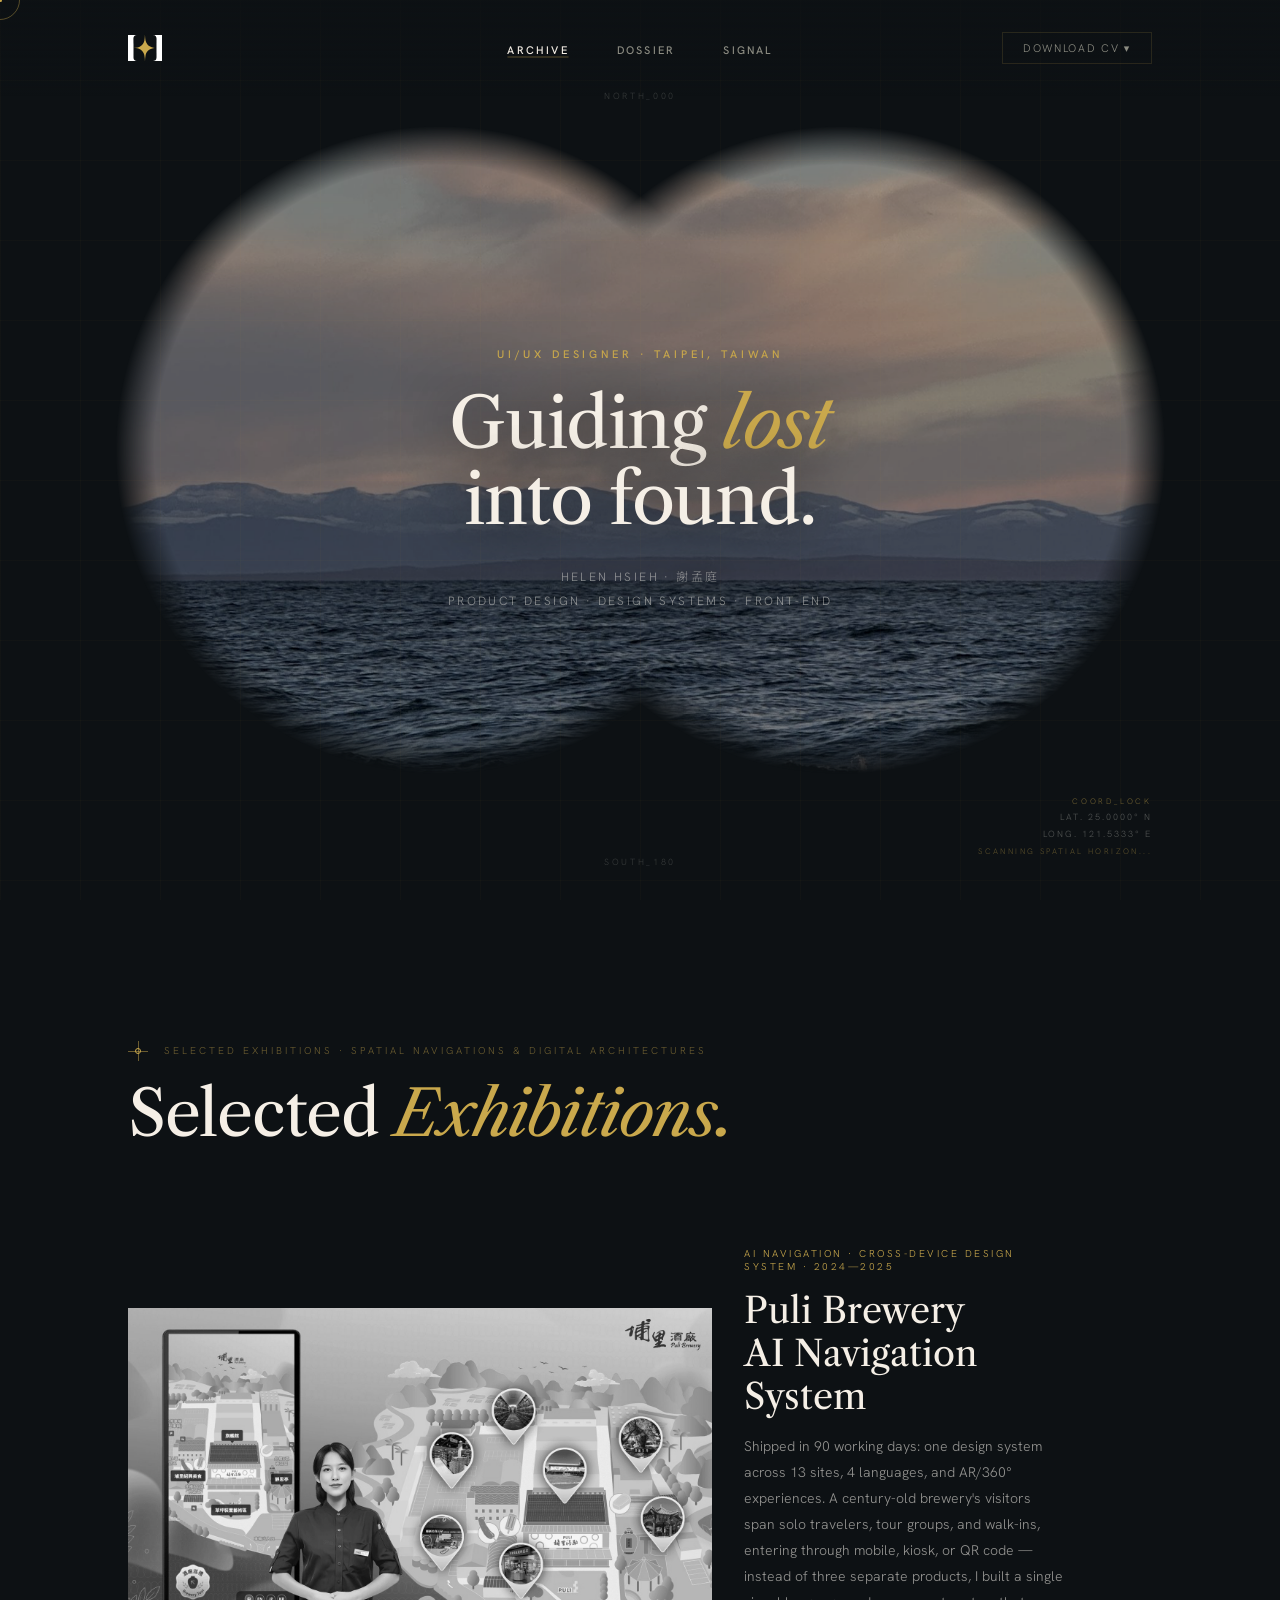
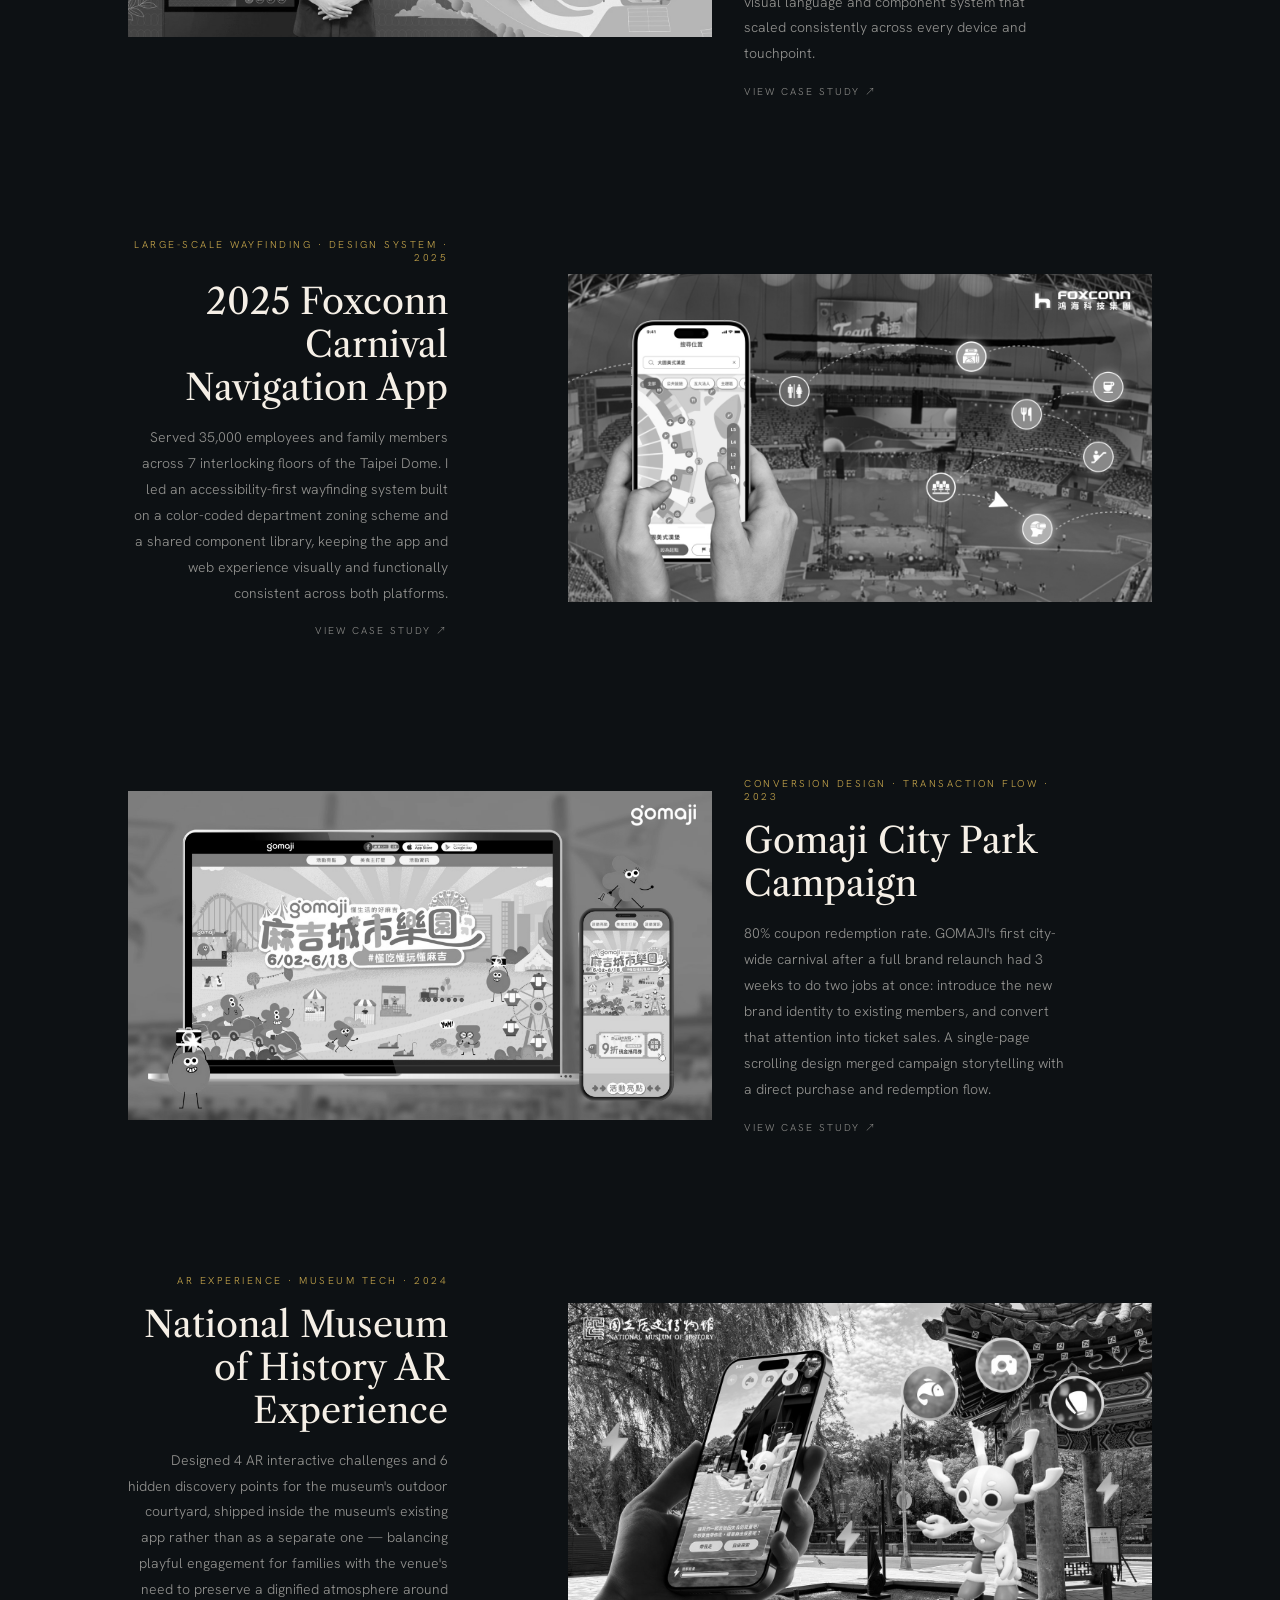
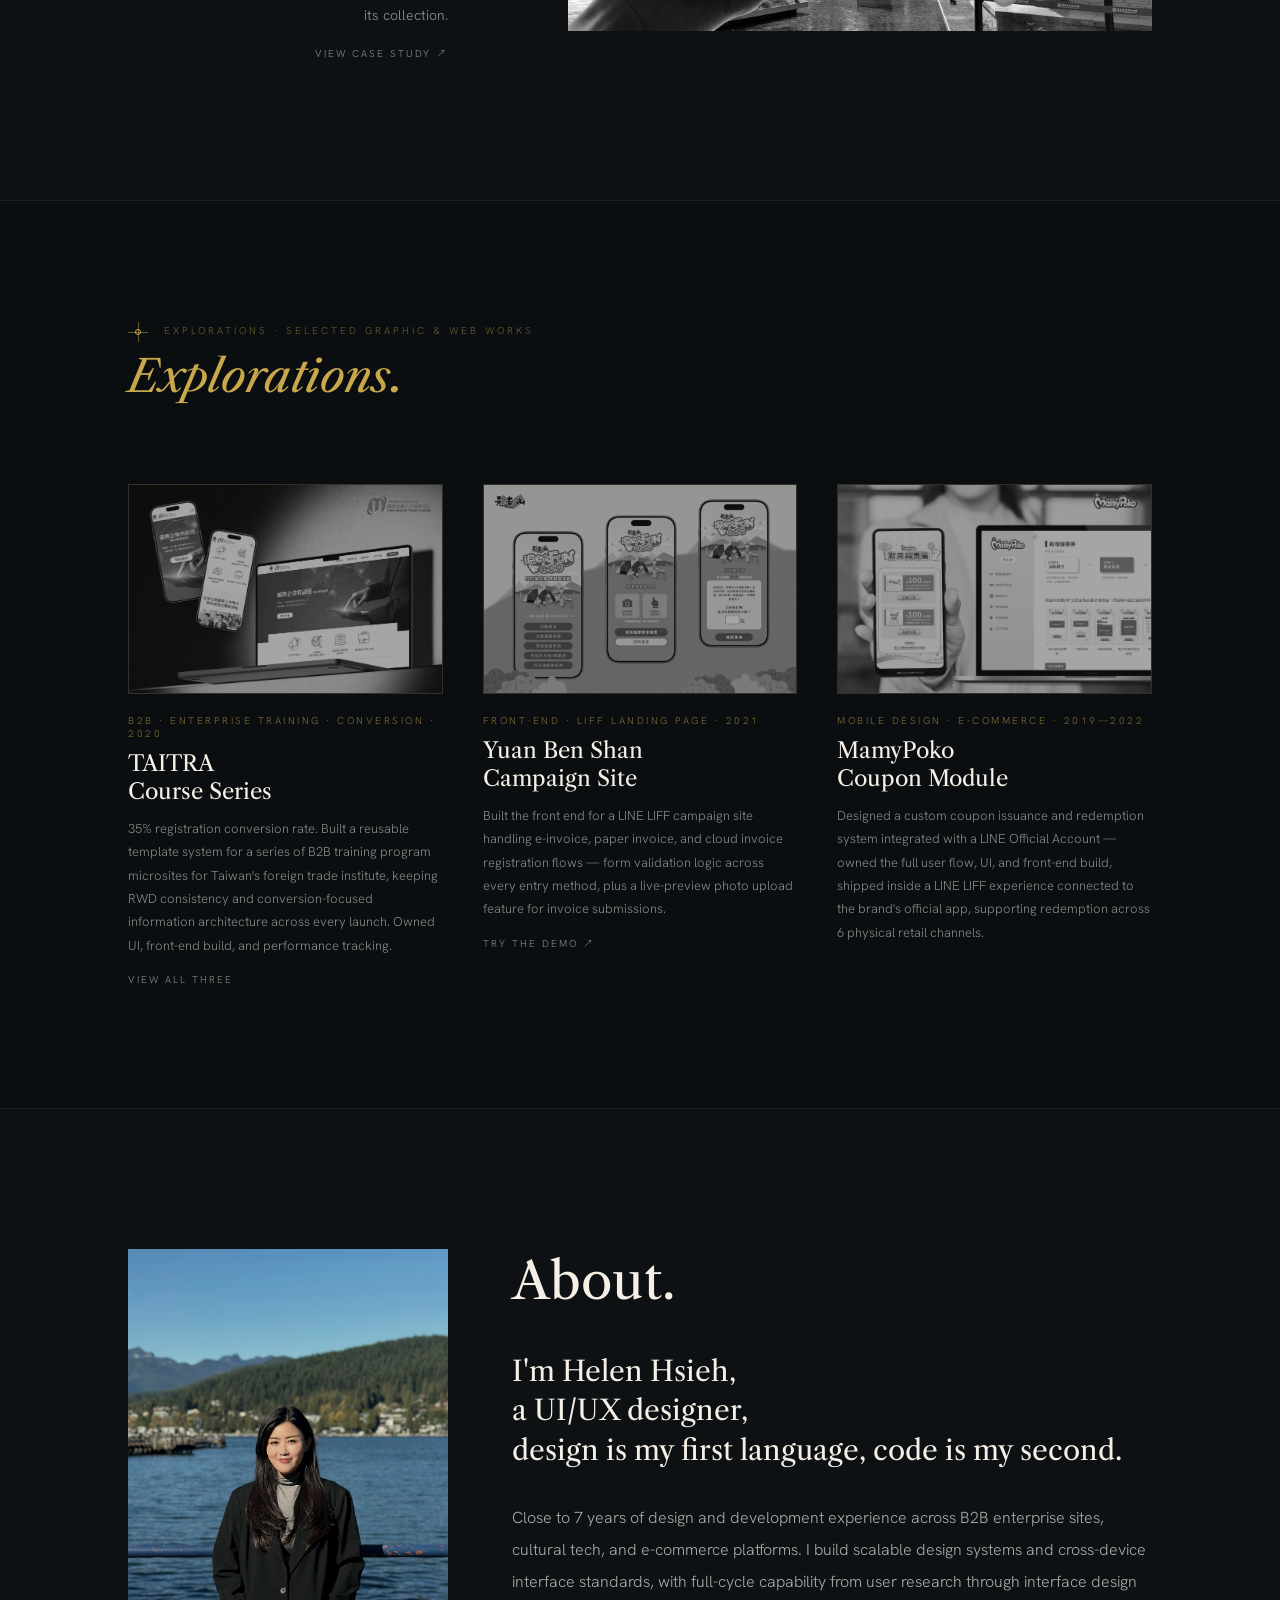
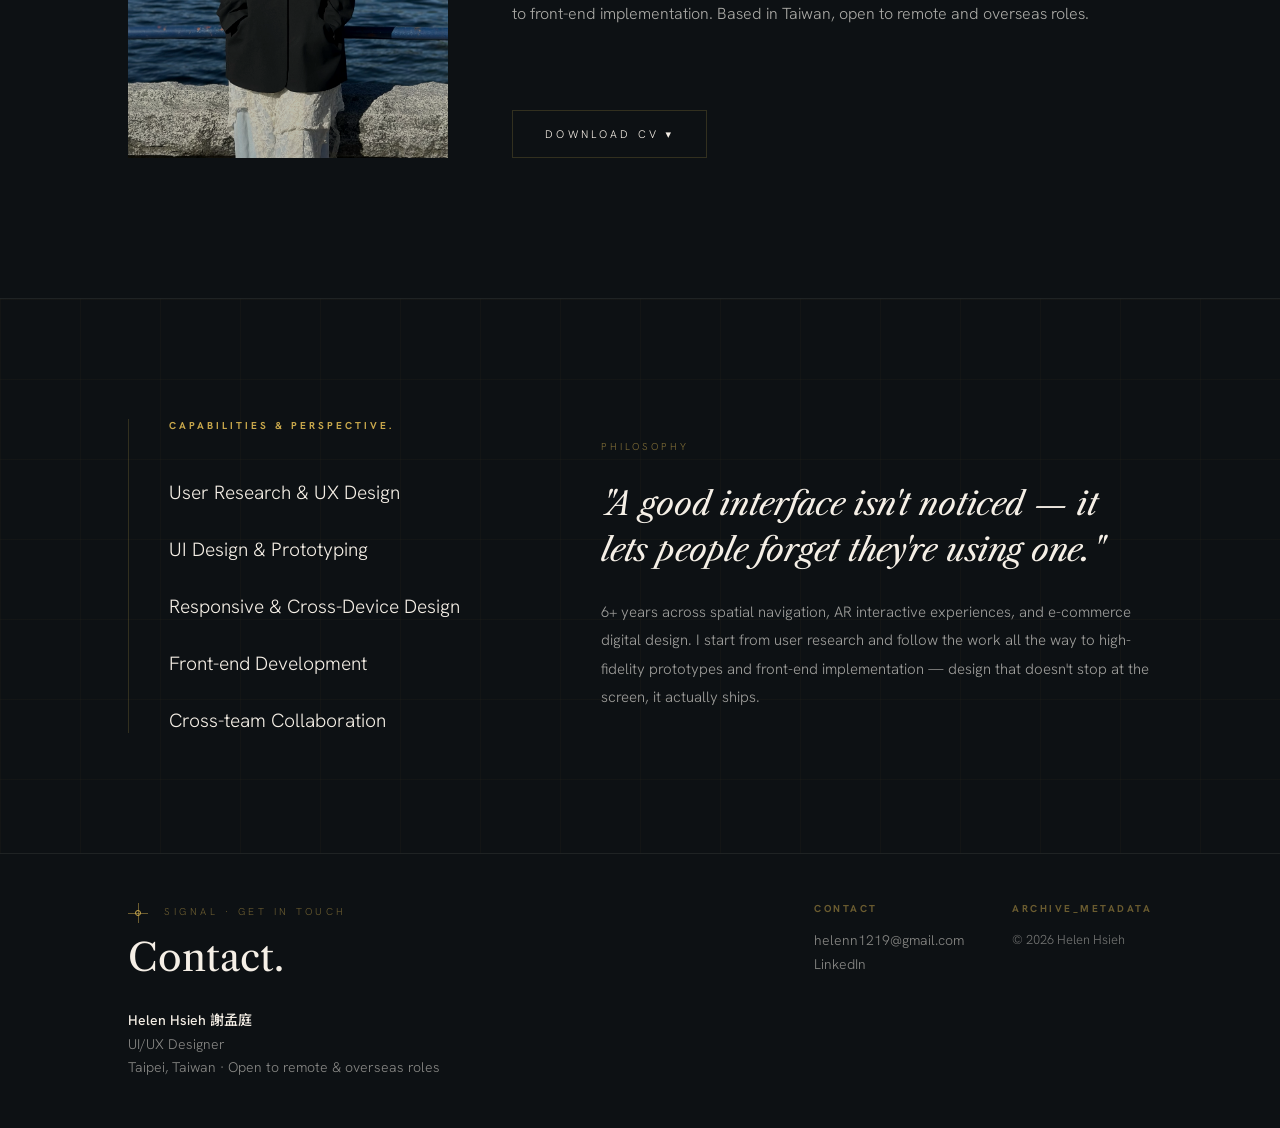
==== index.html @ 7f65d11d "Initial English portfolio site English translation of helen_website, tailored for international appl" ====
<!DOCTYPE html>
<html lang="en">
<head>
<meta charset="UTF-8">
<meta name="viewport" content="width=device-width, initial-scale=1.0">
<title>Helen Hsieh | UI/UX Designer</title>
<meta name="description" content="Helen Hsieh (謝孟庭), UI/UX Designer. Led design across cultural tech, large-scale enterprise events, and e-commerce platforms — full-cycle capability from user research through interface design to front-end implementation.">
<meta property="og:title" content="Helen Hsieh | UI/UX Designer">
<meta property="og:description" content="Helen Hsieh (謝孟庭), UI/UX Designer. Led design across cultural tech, large-scale enterprise events, and e-commerce platforms.">
<meta property="og:image" content="https://helenn1219.github.io/helen_website/img/site-thumbnail.jpg">
<meta property="og:type" content="website">
<link rel="icon" type="image/svg+xml" href="img/favicon.svg">
<link rel="stylesheet" href="css/style.css">
<link rel="preconnect" href="https://fonts.googleapis.com">
<link href="https://fonts.googleapis.com/css2?family=Libre+Caslon+Text:ital,wght@0,400;0,700;1,400&family=Hanken+Grotesk:wght@100;200;300;400;500;600&family=Noto+Serif+TC:wght@400;500;700&family=Noto+Sans+TC:wght@300;400;500&display=swap" rel="stylesheet">
<style>
</style>
</head>
<body>

<!-- Custom Cursor -->
<div class="cursor" id="cursor"></div>

<!-- NAV -->
<nav id="mainNav">
  <a href="index.html" class="nav-logo"><img src="img/logo.svg" alt="Helen Hsieh"></a>
  <ul class="nav-links">
    <li><a href="#works" class="active">ARCHIVE</a></li>
    <li><a href="#about">DOSSIER</a></li>
    <li><a href="#contact">SIGNAL</a></li>
  </ul>
  <details class="nav-cv-dropdown">
    <summary class="nav-cv">Download CV ▾</summary>
    <div class="nav-cv-menu">
      <a href="cv/Helen-Hsieh-CV-EN.pdf" target="_blank" rel="noopener">English CV</a>
      <a href="cv/Helen-Hsieh-CV.pdf" target="_blank" rel="noopener">Chinese CV</a>
    </div>
  </details>
  <button class="nav-toggle" id="navToggle" aria-label="Open navigation menu" aria-expanded="false" aria-controls="mobileMenu">
    <span></span><span></span>
  </button>
</nav>

<!-- MOBILE MENU -->
<div class="mobile-menu" id="mobileMenu">
  <ul class="mobile-menu-links">
    <li><a href="#works">ARCHIVE</a></li>
    <li><a href="#about">DOSSIER</a></li>
    <li><a href="#contact">SIGNAL</a></li>
  </ul>
  <div class="mobile-menu-cv">
    <p class="mobile-menu-cv-label">Download CV</p>
    <a href="cv/Helen-Hsieh-CV-EN.pdf" target="_blank" rel="noopener">English CV ↗</a>
    <a href="cv/Helen-Hsieh-CV.pdf" target="_blank" rel="noopener">Chinese CV ↗</a>
  </div>
</div>

<!-- ══ HERO ══ -->
<section class="hero" id="hero">

  <svg width="0" height="0" style="position:absolute;pointer-events:none;">
    <defs>
      <clipPath id="binoClip" clipPathUnits="userSpaceOnUse">
        <circle id="clipL" cx="0" cy="0" r="0"/>
        <circle id="clipR" cx="0" cy="0" r="0"/>
      </clipPath>
    </defs>
  </svg>

  <div class="hero-bg" id="heroBg"></div>

  <div class="hero-grid"></div>

  <div class="hero-content">
    <span class="hero-eyebrow">UI/UX Designer · Taipei, Taiwan</span>
    <h1 class="hero-title">
      Guiding <em>lost</em><br>
      into found.
    </h1>
    <div class="hero-sub">
      Helen Hsieh · 謝孟庭<br>
        Product Design · Design Systems · Front-End
    </div>
  </div>

  <div class="coord-info">
    <div class="coord-gold">COORD_LOCK</div>
    LAT. 25.0000° N<br>
    LONG. 121.5333° E<br>
    <span class="signal-pulse" style="color:var(--gold);opacity:.4;font-size:8px;letter-spacing:.3em;">SCANNING SPATIAL HORIZON...</span>
  </div>
  <div class="compass-n">NORTH_000</div>
  <div class="compass-s">SOUTH_180</div>
</section>

<!-- ══ SELECTED WORKS ══ -->
<section id="works">
  <div class="works-header reveal">
    <div class="section-eyebrow">
      <div class="cross"><div class="cross-dot"></div></div>
      <span class="eyebrow-label">Selected Exhibitions · Spatial Navigations &amp; Digital Architectures</span>
    </div>
    <h2>Selected <em>Exhibitions.</em></h2>
  </div>

  <!-- 01 Puli Brewery -->
  <a href="works/puli.html" class="project-row reveal">
    <div class="project-img">
      <div class="project-img-overlay"></div>
      <div class="project-img-cross">
        <div class="cross"><div class="cross-dot"></div></div>
      </div>
      <img src="img/puli.jpg" alt="Puli Brewery AI Navigation System case study image" loading="lazy">
    </div>
    <div class="project-info">
      <span class="project-tag">AI NAVIGATION · CROSS-DEVICE DESIGN SYSTEM · 2024—2025</span>
      <div>
        <h3 class="project-title">Puli Brewery<br>AI Navigation System</h3>
      </div>
      <p class="project-desc">Shipped in 90 working days: one design system across 13 sites, 4 languages, and AR/360° experiences. A century-old brewery's visitors span solo travelers, tour groups, and walk-ins, entering through mobile, kiosk, or QR code — instead of three separate products, I built a single visual language and component system that scaled consistently across every device and touchpoint.</p>
      <span class="project-view">VIEW CASE STUDY ↗</span>
    </div>
  </a>

  <!-- 02 Foxconn Carnival -->
  <a href="works/foxconn.html" class="project-row reveal">
    <div class="project-info right">
      <span class="project-tag">LARGE-SCALE WAYFINDING · DESIGN SYSTEM · 2025</span>
      <div>
        <h3 class="project-title">2025 Foxconn Carnival<br>Navigation App</h3>
      </div>
      <p class="project-desc">Served 35,000 employees and family members across 7 interlocking floors of the Taipei Dome. I led an accessibility-first wayfinding system built on a color-coded department zoning scheme and a shared component library, keeping the app and web experience visually and functionally consistent across both platforms.</p>
      <span class="project-view">VIEW CASE STUDY ↗</span>
    </div>
    <div class="project-img right-img">
      <div class="project-img-overlay"></div>
      <div class="project-img-cross">
        <div class="cross"><div class="cross-dot"></div></div>
      </div>
      <img src="img/foxconn.jpg" alt="Foxconn Carnival navigation system case study image" loading="lazy">
    </div>
  </a>

  <!-- 03 Gomaji City Park -->
  <a href="works/gomaji.html" class="project-row reveal">
    <div class="project-img">
      <div class="project-img-overlay"></div>
      <div class="project-img-cross">
        <div class="cross"><div class="cross-dot"></div></div>
      </div>
      <img src="img/gomaji.jpg" alt="Gomaji City Park campaign case study image" loading="lazy">
    </div>
    <div class="project-info">
      <span class="project-tag">CONVERSION DESIGN · TRANSACTION FLOW · 2023</span>
      <div>
        <h3 class="project-title">Gomaji City Park<br>Campaign</h3>
      </div>
      <p class="project-desc">80% coupon redemption rate. GOMAJI's first city-wide carnival after a full brand relaunch had 3 weeks to do two jobs at once: introduce the new brand identity to existing members, and convert that attention into ticket sales. A single-page scrolling design merged campaign storytelling with a direct purchase and redemption flow.</p>
      <span class="project-view">VIEW CASE STUDY ↗</span>
    </div>
  </a>

  <!-- 04 National Museum of History -->
  <a href="works/museum.html" class="project-row reveal">
    <div class="project-info right">
      <span class="project-tag">AR EXPERIENCE · MUSEUM TECH · 2024</span>
      <div>
        <h3 class="project-title">National Museum<br>of History AR Experience</h3>
      </div>
      <p class="project-desc">Designed 4 AR interactive challenges and 6 hidden discovery points for the museum's outdoor courtyard, shipped inside the museum's existing app rather than as a separate one — balancing playful engagement for families with the venue's need to preserve a dignified atmosphere around its collection.</p>
      <span class="project-view">VIEW CASE STUDY ↗</span>
    </div>
    <div class="project-img right-img">
      <div class="project-img-overlay"></div>
      <div class="project-img-cross">
        <div class="cross"><div class="cross-dot"></div></div>
      </div>
      <img src="img/museum.jpg" alt="National Museum of History AR experience case study image" loading="lazy">
    </div>
  </a>
</section>

<!-- ══ EXPLORATIONS ══ -->
<section id="explorations">
  <div class="exp-header reveal">
    <div class="section-eyebrow">
      <div class="cross"><div class="cross-dot"></div></div>
      <span class="eyebrow-label">Explorations · Selected Graphic &amp; Web Works</span>
    </div>
    <h2><em>Explorations.</em></h2>
  </div>
  <div class="exp-grid">
    <div class="exp-card reveal">
      <div class="exp-card-img">
        <img src="img/taitra.jpg" alt="TAITRA course series website image" loading="lazy">
      </div>
      <div class="exp-card-body">
        <span class="exp-card-tag">B2B · ENTERPRISE TRAINING · CONVERSION · 2020</span>
        <div>
          <h3 class="exp-card-title">TAITRA<br>Course Series</h3>
        </div>
        <p class="exp-card-desc">35% registration conversion rate. Built a reusable template system for a series of B2B training program microsites for Taiwan's foreign trade institute, keeping RWD consistency and conversion-focused information architecture across every launch. Owned UI, front-end build, and performance tracking.</p>
        <details class="exp-card-expand">
          <summary class="exp-card-link">VIEW ALL THREE</summary>
          <ul class="exp-card-sublinks">
            <li><a href="https://bot-event.accunix.net/web/taitra/taitra46/index.html?utm_source=FB&amp;utm_medium=ITI&amp;utm_campaign=SpecialTraining%281%29&amp;fbclid=IwAR3s2_m7FhDobei5NNGT-gFlXxBxPj3WGEL6C8vE6EGRPTx7qcwv2PDeggY" target="_blank" rel="noopener">International Corporate Intensive Program ↗</a></li>
            <li><a href="https://bot-event.accunix.net/web/taitra/taitra35/index2.html?utm_source=FB&amp;utm_medium=ITI&amp;utm_campaign=Inservice1&amp;fbclid=IwAR1vFfYyOOjNbGSHswpMLvSeOVNh8HV6Iw-2G3m9yjp5uxlykB7s-Fod0R8" target="_blank" rel="noopener">International Corporate In-Service Program ↗</a></li>
            <li><a href="https://bot-event.accunix.net/web/taitra/southbound_2020/index.html" target="_blank" rel="noopener">2020 New Southbound Talent Program ↗</a></li>
          </ul>
        </details>
      </div>
    </div>
    <a class="exp-card reveal" href="demo/yuanbenshan-viewer.html">
      <div class="exp-card-img">
        <img src="img/yuanbenshan-mockup.jpg" alt="Yuan Ben Shan campaign site image" loading="lazy">
      </div>
      <div class="exp-card-body">
        <span class="exp-card-tag">FRONT-END · LIFF LANDING PAGE · 2021</span>
        <div>
          <h3 class="exp-card-title">Yuan Ben Shan<br>Campaign Site</h3>
        </div>
        <p class="exp-card-desc">Built the front end for a LINE LIFF campaign site handling e-invoice, paper invoice, and cloud invoice registration flows — form validation logic across every entry method, plus a live-preview photo upload feature for invoice submissions.</p>
        <span class="exp-card-link">TRY THE DEMO ↗</span>
      </div>
    </a>
    <div class="exp-card exp-card-static reveal">
      <div class="exp-card-img">
        <img src="img/mamypoko.jpg" alt="MamyPoko coupon module image" loading="lazy">
      </div>
      <div class="exp-card-body">
        <span class="exp-card-tag">MOBILE DESIGN · E-COMMERCE · 2019—2022</span>
        <div>
          <h3 class="exp-card-title">MamyPoko<br>Coupon Module</h3>
        </div>
        <p class="exp-card-desc">Designed a custom coupon issuance and redemption system integrated with a LINE Official Account — owned the full user flow, UI, and front-end build, shipped inside a LINE LIFF experience connected to the brand's official app, supporting redemption across 6 physical retail channels.</p>
      </div>
    </div>
  </div>
</section>

<!-- ══ ABOUT ══ -->
<section id="about">
  <div class="about-grid">
    <div class="about-photo-col reveal">
      <div class="about-portrait">
        <img src="img/portrait.jpg" alt="Portrait of Helen Hsieh" loading="lazy">
      </div>

    </div>
    <div class="about-content reveal">
      <h2>About.</h2>
      <p class="about-intro">I'm Helen Hsieh,
a UI/UX designer,
design is my first language, code is my second.</p>
      <p class="about-body">Close to 7 years of design and development experience across B2B enterprise sites, cultural tech, and e-commerce platforms. I build scalable design systems and cross-device interface standards, with full-cycle capability from user research through interface design to front-end implementation. Based in Taiwan, open to remote and overseas roles.</p>
      <details class="about-cta">
        <summary class="about-cta-trigger">DOWNLOAD CV ▾</summary>
        <div class="about-cta-menu">
          <a href="cv/Helen-Hsieh-CV-EN.pdf" target="_blank" rel="noopener">English CV ↗</a>
          <a href="cv/Helen-Hsieh-CV.pdf" target="_blank" rel="noopener">Chinese CV ↗</a>
        </div>
      </details>
    </div>
  </div>
</section>

<!-- ══ CAPABILITIES ══ -->
<section id="capabilities">
  <div class="cap-grid-bg"></div>
  <div class="cap-inner reveal">
    <div class="cap-left">
      <h3>Capabilities &amp; Perspective.</h3>
      <div class="cap-list">
        <div><p class="cap-item-zh">User Research &amp; UX Design</p></div>
        <div><p class="cap-item-zh">UI Design &amp; Prototyping</p></div>
        <div><p class="cap-item-zh">Responsive &amp; Cross-Device Design</p></div>
        <div><p class="cap-item-zh">Front-end Development</p></div>
        <div><p class="cap-item-zh">Cross-team Collaboration</p></div>
      </div>
    </div>
    <div class="cap-right">
      <p class="cap-label">PHILOSOPHY</p>
      <blockquote class="cap-quote">"A good interface isn't noticed — it lets people forget they're using one."</blockquote>
      <p class="cap-philosophy">6+ years across spatial navigation, AR interactive experiences, and e-commerce digital design. I start from user research and follow the work all the way to high-fidelity prototypes and front-end implementation — design that doesn't stop at the screen, it actually ships.</p>
    </div>
  </div>
</section>

<!-- ══ FOOTER ══ -->
<footer id="contact">
  <div class="footer-left">
    <div class="section-eyebrow" style="margin-bottom:12px;">
      <div class="cross"><div class="cross-dot"></div></div>
      <span class="footer-label" style="margin-bottom:0;">Signal · Get In Touch</span>
    </div>
    <h2 class="footer-left h2" style="font-family:var(--serif);font-size:clamp(28px,3vw,44px);font-weight:400;margin-bottom:28px;">Contact.</h2>
    <div class="footer-info">
      <p class="name">Helen Hsieh 謝孟庭</p>
      <p>UI/UX Designer</p>
      <p>Taipei, Taiwan · Open to remote &amp; overseas roles</p>
    </div>
  </div>
  <div class="footer-links">
    <div class="footer-col">
      <h4>Contact</h4>
      <a href="mailto:helenn1219@gmail.com">helenn1219@gmail.com</a>
      <a href="https://www.linkedin.com/in/helenhsieh1219" target="_blank">LinkedIn</a>
    </div>
    <div class="footer-col">
      <h4>Archive_Metadata</h4>
      <p>© 2026 Helen Hsieh</p>
    </div>
  </div>
</footer>

<script>
// ══ Cursor ══
const cursor = document.getElementById('cursor');
document.addEventListener('mousemove', e => {
  cursor.style.left = e.clientX + 'px';
  cursor.style.top  = e.clientY + 'px';
});
document.querySelectorAll('a,button,summary').forEach(el => {
  el.addEventListener('mouseenter', () => cursor.classList.add('big'));
  el.addEventListener('mouseleave', () => cursor.classList.remove('big'));
});

// ══ Binocular double-circle mask (SVG clipPath + mask-image) ══
const heroBg = document.getElementById('heroBg');
const hero   = document.getElementById('hero');
const clipL  = document.getElementById('clipL');
const clipR  = document.getElementById('clipR');

function applyBinoMask(dx=0, dy=0) {
  const W = window.innerWidth;
  const H = window.innerHeight;

  const isMobile = W <= 768;
  const r = Math.min(W, H) * (isMobile ? 0.46 : 0.36);
  const gap = r * (isMobile ? 0.46 : 0.62);

  const originX = -0.08 * W;
  const originY = -0.08 * H;

  const cx1 = (W / 2 - gap - dx) - originX;
  const cy1 = (H / 2 - dy) - originY;
  const cx2 = (W / 2 + gap - dx) - originX;
  const cy2 = (H / 2 - dy) - originY;

  clipL.setAttribute('cx', cx1); clipL.setAttribute('cy', cy1); clipL.setAttribute('r', r);
  clipR.setAttribute('cx', cx2); clipR.setAttribute('cy', cy2); clipR.setAttribute('r', r);
  heroBg.style.clipPath = 'url(#binoClip)';
  heroBg.style.webkitClipPath = 'url(#binoClip)';

  const soft = r * 0.12;
  const rOuter = r;
  const rInner = r - soft;
  const g1 = `radial-gradient(circle ${rOuter}px at ${cx1}px ${cy1}px, black 0%, black ${(rInner/rOuter*100).toFixed(1)}%, transparent 100%)`;
  const g2 = `radial-gradient(circle ${rOuter}px at ${cx2}px ${cy2}px, black 0%, black ${(rInner/rOuter*100).toFixed(1)}%, transparent 100%)`;
  const maskVal = `${g1}, ${g2}`;
  heroBg.style.webkitMaskImage = maskVal;
  heroBg.style.maskImage = maskVal;
  heroBg.style.webkitMaskComposite = 'source-over';
  heroBg.style.maskComposite = 'add';
}

applyBinoMask();
window.addEventListener('resize', () => applyBinoMask());

// ══ Parallax ══
document.addEventListener('mousemove', e => {
  const heroRect = hero.getBoundingClientRect();
  if (e.clientY < heroRect.bottom) {
    const dx = (e.clientX / window.innerWidth  - 0.5) * 12;
    const dy = (e.clientY / window.innerHeight - 0.5) * 8;
    heroBg.style.transform = `translate(${dx}px, ${dy}px) scale(1.06)`;
    applyBinoMask(dx, dy);
  }
});

// ══ Mobile nav menu ══
const navToggle  = document.getElementById('navToggle');
const mobileMenu = document.getElementById('mobileMenu');
function closeMobileMenu() {
  mobileMenu.classList.remove('open');
  navToggle.setAttribute('aria-expanded', 'false');
  document.body.style.overflow = '';
}
navToggle.addEventListener('click', () => {
  const isOpen = mobileMenu.classList.toggle('open');
  navToggle.setAttribute('aria-expanded', String(isOpen));
  document.body.style.overflow = isOpen ? 'hidden' : '';
});
mobileMenu.querySelectorAll('a').forEach(a => a.addEventListener('click', closeMobileMenu));
window.addEventListener('keydown', e => { if (e.key === 'Escape') closeMobileMenu(); });

// ══ Nav hide on scroll ══
const navEl       = document.getElementById('mainNav');
const heroContent = document.querySelector('.hero-content');
window.addEventListener('scroll', () => {
  if (window.innerWidth <= 768) { navEl.classList.remove('hidden'); return; }
  const navBottom  = navEl.getBoundingClientRect().bottom;
  const contentTop = heroContent ? heroContent.getBoundingClientRect().top : 9999;
  const scrollY    = window.scrollY;
  const heroH      = hero.offsetHeight;
  if (contentTop < navBottom + 100 && scrollY < heroH - 80) {
    navEl.classList.add('hidden');
  } else {
    navEl.classList.remove('hidden');
  }
}, { passive: true });

// ══ Scroll Reveal ══
const revealObs = new IntersectionObserver(entries => {
  entries.forEach(e => {
    if (e.isIntersecting) e.target.classList.add('active');
  });
}, { threshold: 0.08 });
document.querySelectorAll('.reveal').forEach(el => revealObs.observe(el));
</script>
</body>
</html>
---- css/style.css ----
/* ── Reset ── */
*,*::before,*::after{margin:0;padding:0;box-sizing:border-box;}
:root{
  --bg:#0D1114;
  --bg-mid:#1e201d;
  --text:#F5EFE6;
  --text-dim:#8C8C82;
  --gold:#C9A84C;
  --border:rgba(201,168,76,0.15);
  --border-dim:rgba(240,237,230,0.08);
  --serif:'Libre Caslon Text','Noto Serif TC',Georgia,serif;
  --sans:'Hanken Grotesk','Noto Sans TC',system-ui,sans-serif;
  --page-x:10vw;
}
html{scroll-behavior:smooth;}
body{background:var(--bg);color:var(--text);font-family:var(--sans);font-weight:300;overflow-x:hidden;cursor:none;}

/* ── Cursor ── */
.cursor{position:fixed;width:40px;height:40px;border:1px solid rgba(201,168,76,.4);border-radius:50%;pointer-events:none;z-index:9999;transform:translate(-50%,-50%);transition:transform .2s cubic-bezier(.23,1,.32,1);display:flex;align-items:center;justify-content:center;}
.cursor::after{content:'';width:3px;height:3px;background:var(--gold);border-radius:50%;}
.cursor.big{transform:translate(-50%,-50%) scale(1.5);}

/* ── NAV ── */
nav{position:fixed;top:0;left:0;right:0;z-index:100;display:flex;justify-content:space-between;align-items:center;padding:32px var(--page-x);transition:opacity .4s ease,transform .4s ease;}
nav.hidden{opacity:0;pointer-events:none;transform:translateY(-10px);}
nav::before{content:'';position:absolute;inset:0;background:linear-gradient(to bottom,rgba(13,17,20,.75) 0%,transparent 100%);pointer-events:none;}
.nav-logo{font-family:var(--serif);font-size:18px;letter-spacing:-.02em;color:var(--text);text-decoration:none;position:relative;display:flex;align-items:center;gap:8px;}
.nav-logo .star{color:var(--gold);font-size:12px;font-weight:700;}
.nav-logo img{height:26px;width:auto;display:block;}
.nav-links{display:flex;gap:48px;list-style:none;align-items:center;position:absolute;left:50%;top:50%;transform:translate(-50%,-50%);}
.nav-links a{font-size:11px;font-weight:500;letter-spacing:.2em;text-transform:uppercase;color:var(--text-dim);text-decoration:none;transition:color .3s;}
.nav-links a.active,.nav-links a:hover{color:var(--text);border-bottom:1px solid rgba(201,168,76,.4);}
.nav-cv-dropdown{position:relative;margin-left:16px;}
.nav-cv{border:1px solid var(--border);padding:8px 20px;font-size:11px;letter-spacing:.15em;text-transform:uppercase;color:var(--text-dim);text-decoration:none;transition:border-color .3s,color .3s;cursor:pointer;list-style:none;display:inline-block;}
.nav-cv::-webkit-details-marker{display:none;}
.nav-cv-dropdown:hover .nav-cv,.nav-cv-dropdown[open] .nav-cv{border-color:var(--gold);color:var(--gold);}
.nav-cv-menu{position:absolute;top:calc(100% + 8px);right:0;display:flex;flex-direction:column;min-width:170px;background:var(--bg-mid);border:1px solid var(--border-dim);z-index:50;}
.nav-cv-menu a{padding:12px 18px;font-size:11px;letter-spacing:.1em;color:var(--text-dim);text-decoration:none;text-transform:uppercase;transition:background .3s,color .3s;cursor:none;}
.nav-cv-menu a:hover{background:rgba(201,168,76,.08);color:var(--gold);}

/* ── NAV TOGGLE (mobile) ── */
.nav-toggle{display:none;flex-direction:column;align-items:center;justify-content:center;gap:5px;width:44px;height:44px;background:none;border:none;padding:0;cursor:pointer;z-index:110;}
.nav-toggle span{display:block;width:22px;height:1px;background:var(--text);transition:transform .3s ease,opacity .3s ease;}
.nav-toggle[aria-expanded="true"] span:first-child{transform:translateY(6px) rotate(45deg);}
.nav-toggle[aria-expanded="true"] span:last-child{transform:translateY(-6px) rotate(-45deg);}

/* ── MOBILE MENU ── */
.mobile-menu{position:fixed;inset:0;z-index:105;display:flex;flex-direction:column;justify-content:center;padding:32px var(--page-x);background:var(--bg);opacity:0;pointer-events:none;transform:translateY(-16px);transition:opacity .35s ease,transform .35s ease;}
.mobile-menu.open{opacity:1;pointer-events:auto;transform:translateY(0);}
.mobile-menu-links{list-style:none;display:flex;flex-direction:column;gap:24px;margin-bottom:56px;}
.mobile-menu-links a{font-family:var(--serif);font-size:clamp(28px,8vw,40px);color:var(--text);text-decoration:none;transition:color .3s;}
.mobile-menu-links a:hover,.mobile-menu-links a:focus-visible{color:var(--gold);}
.mobile-menu-cv{display:flex;flex-direction:column;gap:14px;border-top:1px solid var(--border-dim);padding-top:28px;}
.mobile-menu-cv-label{font-size:10px;letter-spacing:.3em;text-transform:uppercase;color:rgba(201,168,76,.6);}
.mobile-menu-cv a{font-size:14px;letter-spacing:.1em;color:var(--text-dim);text-decoration:none;transition:color .3s;}
.mobile-menu-cv a:hover,.mobile-menu-cv a:focus-visible{color:var(--gold);}

/* ── HERO ── */
.hero{position:relative;height:100vh;display:flex;align-items:center;justify-content:center;overflow:hidden;background:var(--bg);}

/* SVG clip 容器：包住海景圖，讓 SVG clipPath 精確裁切 */
.hero-clip-wrap{
  position:absolute;
  inset:0;
  /* 用 SVG foreignObject 方式已棄用，改用此 wrapper + inline SVG */
}

/* 海景圖：position absolute，inset 稍微外擴讓視差有空間移動 */
.hero-bg{
  position:absolute;
  top:-8%; left:-8%; right:-8%; bottom:-8%;
  background-image:url('../img/hero-sea.jpg');
  background-size:cover;
  background-position:center 42%;
  filter:brightness(.62) saturate(.78) contrast(1.05);
  transition:transform .12s linear;
  will-change:transform;
}

/* 空間網格 */
.hero-grid{
  position:absolute;inset:0;z-index:1;pointer-events:none;
  background-image:linear-gradient(to right,rgba(201,168,76,.05) 1px,transparent 1px),linear-gradient(to bottom,rgba(201,168,76,.05) 1px,transparent 1px);
  background-size:80px 80px;
  opacity:.6;
}

/* Hero 文字 */
.hero-content{position:relative;z-index:10;text-align:center;pointer-events:none;padding-top:60px;}
.hero-eyebrow{font-size:11px;font-weight:500;letter-spacing:.35em;text-transform:uppercase;color:var(--gold);margin-bottom:24px;display:block;}
.hero-title{font-family:var(--serif);font-size:clamp(36px,5.5vw,80px);font-weight:400;line-height:1.08;letter-spacing:-.02em;text-shadow:0 2px 60px rgba(0,0,0,.9);margin-bottom:28px;}
.hero-title em{font-style:italic;color:var(--gold);}
.hero-sub{font-size:12px;letter-spacing:.2em;text-transform:uppercase;color:rgba(240,237,230,.5);line-height:2;text-shadow:0 1px 20px rgba(0,0,0,.8);}

/* 座標 */
.coord-info{position:absolute;bottom:40px;right:var(--page-x);z-index:10;text-align:right;font-size:9px;letter-spacing:.22em;text-transform:uppercase;color:rgba(240,237,230,.3);line-height:1.9;}
.coord-gold{color:var(--gold);opacity:.5;font-size:8px;letter-spacing:.35em;}
.signal-pulse{animation:sigpulse 4s ease-in-out infinite;}
@keyframes sigpulse{0%,100%{opacity:.3;}50%{opacity:.7;}}
.compass-n{position:absolute;top:90px;left:50%;transform:translateX(-50%);z-index:10;font-size:9px;letter-spacing:.3em;color:rgba(240,237,230,.18);}
.compass-s{position:absolute;bottom:32px;left:50%;transform:translateX(-50%);z-index:10;font-size:9px;letter-spacing:.3em;color:rgba(240,237,230,.18);}

/* 進場 */
@keyframes fadeUp{from{opacity:0;transform:translateY(20px);}to{opacity:1;transform:translateY(0);}}
.hero-eyebrow{animation:fadeUp .8s ease .4s both;}
.hero-title{animation:fadeUp .9s ease .6s both;}
.hero-sub{animation:fadeUp .8s ease .85s both;}

/* ── REVEAL ── */
.reveal{opacity:0;transform:translateY(40px);transition:opacity 1.6s cubic-bezier(.16,1,.3,1),transform 1.6s cubic-bezier(.16,1,.3,1);}
.reveal.active{opacity:1;transform:translateY(0);}

/* ── SECTION BASE ── */
.section-eyebrow{display:flex;align-items:center;gap:16px;margin-bottom:8px;}
.section-eyebrow .cross{position:relative;top:1px;width:20px;height:20px;flex-shrink:0;}
.section-eyebrow .cross::before,.section-eyebrow .cross::after{content:'';position:absolute;background:var(--gold);opacity:.5;}
.section-eyebrow .cross::before{width:100%;height:1px;top:50%;left:0;}
.section-eyebrow .cross::after{height:100%;width:1px;left:50%;top:0;}
.section-eyebrow .cross-dot{position:absolute;width:6px;height:6px;border:1px solid var(--gold);border-radius:50%;top:50%;left:50%;transform:translate(-50%,-50%);}
.eyebrow-label{font-size:10px;letter-spacing:.3em;text-transform:uppercase;color:rgba(201,168,76,.5);}

/* ── SELECTED WORKS ── */
#works{padding:140px var(--page-x) 140px;}
.works-header{display:flex;flex-direction:column;gap:12px;margin-bottom:100px;}
.works-header h2{font-family:var(--serif);font-size:clamp(36px,5vw,72px);font-weight:400;line-height:1.05;letter-spacing:-.02em;}
.works-header h2 em{font-style:italic;color:var(--gold);}

.project-row{display:grid;grid-template-columns:repeat(12,1fr);gap:32px;align-items:center;margin-bottom:140px;color:inherit;text-decoration:none;}
.project-row:last-child{margin-bottom:0;}

.project-img{grid-column:span 7;position:relative;overflow:hidden;aspect-ratio:16/9;background:var(--bg-mid);}
.project-img img{display:block;width:100%;height:100%;object-fit:cover;filter:grayscale(1);transition:filter 2s ease,transform 2s ease;}
.project-row:hover .project-img img{filter:grayscale(0);transform:scale(1.04);}
.project-img-overlay{position:absolute;inset:0;background:rgba(201,168,76,0);transition:background 1s ease;z-index:1;}
.project-row:hover .project-img-overlay{background:rgba(201,168,76,.04);}
.project-img-cross{position:absolute;top:28px;left:28px;z-index:2;opacity:0;transition:opacity 1s;}
.project-row:hover .project-img-cross{opacity:1;}

.project-info{grid-column:span 4;display:flex;flex-direction:column;gap:16px;}
.project-info.right{grid-column:span 4;grid-row:1;text-align:right;}
.project-img.right-img{grid-column:6 / span 7;}

.project-tag{font-size:10px;letter-spacing:.25em;text-transform:uppercase;color:var(--gold);}
.project-title{font-family:var(--serif);font-size:clamp(24px,2.8vw,38px);font-weight:400;line-height:1.2;color:var(--text);transition:color .5s;}
.project-row:hover .project-title{color:var(--gold);}
.project-title-en{font-size:15px;color:rgba(240,237,230,.45);font-style:italic;margin-top:4px;}
.project-desc{font-size:14px;line-height:1.85;color:rgba(240,237,230,.6);}
.project-stats{font-size:10px;letter-spacing:.25em;text-transform:uppercase;color:rgba(240,237,230,.55);line-height:2;white-space:pre-line;}
.project-view{font-size:10px;letter-spacing:.2em;text-transform:uppercase;color:rgba(240,237,230,.55);transition:color .4s,letter-spacing .4s;}
.project-row:hover .project-view{color:var(--gold);letter-spacing:.28em;}

/* ── EXPLORATIONS ── */
#explorations{padding:120px var(--page-x);background:rgba(0,0,0,.2);border-top:1px solid var(--border-dim);}
.exp-header{margin-bottom:80px;}
.exp-header h2{font-family:var(--serif);font-size:clamp(28px,3.5vw,52px);font-weight:400;}
.exp-header h2 em{font-style:italic;color:var(--gold);}
.exp-grid{display:grid;grid-template-columns:repeat(3,1fr);gap:40px;}
@media(max-width:900px){.exp-grid{grid-template-columns:1fr;}}
.exp-card{display:flex;flex-direction:column;gap:20px;cursor:none;color:inherit;text-decoration:none;}
.exp-card-static{cursor:default;}
.exp-card-img{position:relative;overflow:hidden;aspect-ratio:3/2;background:var(--bg-mid);border:1px solid var(--border-dim);}
.exp-card-img img{display:block;width:100%;height:100%;object-fit:cover;filter:grayscale(1);opacity:.6;transition:all 1.5s ease;}
.exp-card:hover .exp-card-img img{filter:grayscale(0);opacity:1;transform:scale(1.04);}
.exp-card-body{display:flex;flex-direction:column;gap:10px;}
.exp-card-tag{font-size:10px;letter-spacing:.25em;text-transform:uppercase;color:rgba(201,168,76,.6);}
.exp-card-title{font-family:var(--serif);font-size:22px;font-weight:400;line-height:1.3;transition:color .4s;}
.exp-card:hover .exp-card-title{color:var(--gold);}
.exp-card-title-en{font-size:13px;color:rgba(240,237,230,.4);font-style:italic;}
.exp-card-desc{font-size:13px;line-height:1.8;color:rgba(240,237,230,.55);}
.exp-card-link{margin-top:4px;font-size:10px;letter-spacing:.2em;text-transform:uppercase;color:rgba(240,237,230,.55);transition:color .4s,letter-spacing .4s;}
.exp-card:hover .exp-card-link{color:var(--gold);letter-spacing:.28em;}
.exp-card-expand summary{cursor:pointer;list-style:none;display:inline-block;padding:14px 0;margin:-14px 0;}
.exp-card-expand summary::-webkit-details-marker{display:none;}
.exp-card-expand summary:focus-visible{outline:1px solid var(--gold);outline-offset:4px;}
.exp-card-expand[open] summary{color:var(--gold);letter-spacing:.28em;}
.exp-card-sublinks{list-style:none;display:flex;flex-direction:column;gap:8px;margin-top:12px;padding-top:12px;border-top:1px solid var(--border-dim);}
.exp-card-sublinks a{font-size:12px;color:rgba(240,237,230,.55);text-decoration:none;transition:color .3s,padding-left .3s;cursor:none;}
.exp-card-sublinks a:hover{color:var(--gold);padding-left:4px;}

/* ── ABOUT ── */
#about{padding:140px var(--page-x);border-top:1px solid var(--border-dim);}
.about-grid{display:grid;grid-template-columns:4fr 8fr;gap:64px;align-items:stretch;}
@media(max-width:900px){.about-grid{grid-template-columns:1fr;}}
.about-photo-col{display:flex;flex-direction:column;}
.about-portrait{position:relative;overflow:hidden;background:var(--bg-mid);min-height:360px;flex:1;}
.about-portrait img{position:absolute;inset:0;width:100%;height:100%;object-fit:cover;filter:saturate(.9) sepia(.12) contrast(1.04);transition:transform 1.2s ease,filter .6s ease;}
.about-portrait::after{content:'';position:absolute;inset:0;background:linear-gradient(180deg,rgba(201,168,76,.16),rgba(13,17,20,.3));mix-blend-mode:multiply;pointer-events:none;}
.about-portrait:hover img{transform:scale(1.04);filter:saturate(1) sepia(.08) contrast(1.04);}
.about-portrait-caption{font-size:9px;letter-spacing:.25em;text-transform:uppercase;color:rgba(201,168,76,.25);text-align:right;margin-top:8px;}
.about-content{}
.about-content h2{font-family:var(--serif);font-size:clamp(32px,4vw,60px);font-weight:400;margin-bottom:40px;}
.about-intro{font-family:var(--serif);font-size:clamp(20px,2.2vw,28px);line-height:1.4;margin-bottom:32px;white-space:pre-line;}
.about-body{font-size:16px;line-height:2;color:rgba(240,237,230,.7);margin-bottom:32px;}
.about-divider{height:1px;background:var(--border-dim);margin:32px 0;}
.about-cta{margin-top:48px;position:relative;display:inline-block;}
.about-cta summary{list-style:none;}
.about-cta summary::-webkit-details-marker{display:none;}
.about-cta summary.about-cta-trigger{display:inline-flex;align-items:center;gap:24px;border:1px solid rgba(201,168,76,.2);padding:16px 32px;font-size:11px;letter-spacing:.3em;text-transform:uppercase;color:var(--text);text-decoration:none;transition:border-color .4s,background .4s;cursor:pointer;}
.about-cta[open] summary.about-cta-trigger,.about-cta:hover summary.about-cta-trigger{border-color:var(--gold);background:rgba(201,168,76,.05);}
.about-cta-menu{position:absolute;top:calc(100% + 8px);left:0;display:flex;flex-direction:column;min-width:200px;background:var(--bg-mid);border:1px solid var(--border-dim);z-index:50;}
.about-cta-menu a{padding:14px 20px;font-size:11px;letter-spacing:.15em;color:var(--text-dim);text-decoration:none;text-transform:uppercase;transition:background .3s,color .3s;cursor:none;}
.about-cta-menu a:hover{background:rgba(201,168,76,.08);color:var(--gold);}

/* ── CAPABILITIES ── */
#capabilities{padding:120px var(--page-x);border-top:1px solid var(--border-dim);position:relative;overflow:hidden;}
.cap-grid-bg{position:absolute;inset:0;background-image:linear-gradient(to right,rgba(201,168,76,.03) 1px,transparent 1px),linear-gradient(to bottom,rgba(201,168,76,.03) 1px,transparent 1px);background-size:80px 80px;pointer-events:none;}
.cap-inner{display:grid;grid-template-columns:5fr 7fr;gap:80px;position:relative;z-index:1;}
@media(max-width:900px){.cap-inner{grid-template-columns:1fr;}}
.cap-left{border-left:1px solid rgba(201,168,76,.2);padding-left:40px;}
.cap-left h3{font-size:10px;letter-spacing:.3em;text-transform:uppercase;color:var(--gold);margin-bottom:48px;}
.cap-list{display:flex;flex-direction:column;gap:32px;}
.cap-item-zh{font-size:clamp(16px,1.5vw,20px);font-weight:300;}
.cap-item-en{font-size:13px;color:rgba(201,168,76,.55);font-style:italic;margin-top:2px;}
.cap-right{display:flex;flex-direction:column;justify-content:center;}
.cap-label{font-size:10px;letter-spacing:.3em;text-transform:uppercase;color:var(--gold);opacity:.6;margin-bottom:28px;}
.cap-quote{font-family:var(--serif);font-size:clamp(20px,2.5vw,32px);font-style:italic;line-height:1.45;margin-bottom:24px;color:var(--text);}
.cap-quote-en{font-size:15px;color:rgba(201,168,76,.35);font-style:italic;line-height:1.7;margin-bottom:40px;}
.cap-philosophy{font-size:15px;line-height:1.9;color:rgba(240,237,230,.65);}

/* ── FOOTER ── */
footer{padding:48px var(--page-x);border-top:1px solid var(--border-dim);display:flex;flex-direction:column;gap:36px;}
@media(min-width:900px){footer{flex-direction:row;justify-content:space-between;align-items:flex-start;}}
.footer-left h2{font-family:var(--serif);font-size:clamp(24px,2.4vw,34px);font-weight:400;margin-bottom:6px;}
.footer-label{font-size:10px;letter-spacing:.35em;text-transform:uppercase;color:rgba(201,168,76,.5);margin-bottom:18px;}
.footer-info p{font-size:14px;line-height:1.7;color:rgba(240,237,230,.55);}
.footer-info .name{color:var(--text);font-weight:500;}
.footer-links{display:flex;gap:48px;}
.footer-col h4{font-size:10px;letter-spacing:.25em;text-transform:uppercase;color:rgba(201,168,76,.5);margin-bottom:14px;}
.footer-col a{display:block;font-size:14px;color:rgba(240,237,230,.55);text-decoration:none;line-height:1.7;transition:color .3s;}
.footer-col a:hover{color:var(--gold);}
.footer-col p{font-size:13px;color:rgba(240,237,230,.45);line-height:1.7;}

/* ── RWD ── */
@media(max-width:1100px){
  .project-row{grid-template-columns:1fr;}
  .project-img,.project-info,.project-img.right-img,.project-info.right{grid-column:span 1;grid-column-start:auto;grid-row:auto;text-align:left;}
  .project-img{order:1;}
  .project-info{order:2;}
}
@media(max-width:768px){
  :root{--page-x:6vw;}
  nav{padding:20px var(--page-x);}
  nav::before{background:linear-gradient(to bottom,rgba(13,17,20,.95) 0%,rgba(13,17,20,.95) 70%,transparent 100%);}
  .nav-links{display:none;}
  .nav-cv-dropdown{display:none;}
  .nav-toggle{display:flex;}

  /* 手機版整體區塊間距收緊，約為桌機版的 40-55% */
  #works{padding:70px var(--page-x) 60px;}
  .works-header{margin-bottom:48px;}
  .project-row{margin-bottom:72px;}
  #explorations{padding:64px var(--page-x);}
  .exp-header{margin-bottom:40px;}
  .exp-grid{gap:48px;}
  #about{padding:70px var(--page-x);}
  #capabilities{padding:64px var(--page-x);}
  .cap-inner{gap:48px;}
  footer{padding:40px var(--page-x);gap:28px;}
  .detail-body{padding:56px var(--page-x) 30px;}
  .detail-gallery{padding:0 var(--page-x) 64px;}
  .onsite{padding:16px var(--page-x) 56px;}
  .onsite-header{margin:40px 0 32px;}
  .onsite-photos{margin-bottom:12px;}
  .mockup-marquee{padding:32px 0 36px;}
  .flow-section{padding:0 var(--page-x) 24px;}
  .highlight-grid{padding:16px var(--page-x) 56px;}
  .detail-nextlink{padding:36px var(--page-x);}
}

/* ══════════════════════════════════════
   CASE STUDY / DETAIL PAGE
   ══════════════════════════════════════ */
.detail-hero{position:relative;height:72vh;min-height:420px;margin-top:0;overflow:hidden;background:var(--bg-mid);}
.detail-hero img{width:100%;height:100%;object-fit:cover;filter:brightness(.58) saturate(.85);}
.detail-hero-overlay{position:absolute;inset:0;background:
    linear-gradient(180deg, rgba(13,17,20,.05) 0%, rgba(13,17,20,.12) 30%, var(--accent-glow,rgba(201,168,76,.22)) 62%, var(--bg) 100%),
    linear-gradient(180deg, rgba(13,17,20,.1) 0%, transparent 25%);
}
.detail-hero-content{position:absolute;left:0;right:0;bottom:64px;padding:0 var(--page-x);z-index:2;}
.detail-back{display:inline-flex;align-items:center;gap:8px;font-size:11px;letter-spacing:.2em;text-transform:uppercase;color:rgba(240,237,230,.6);text-decoration:none;margin-bottom:28px;transition:color .3s;}
.detail-back:hover{color:var(--accent,var(--gold));}
.detail-tag{font-size:10px;letter-spacing:.3em;text-transform:uppercase;color:var(--accent,var(--gold));display:flex;align-items:center;gap:9px;margin-bottom:18px;}
.detail-tag-dot{width:6px;height:6px;border-radius:50%;background:var(--accent-solid,var(--gold));flex-shrink:0;}
.detail-title{font-family:var(--serif);font-size:clamp(32px,5.5vw,68px);font-weight:400;line-height:1.08;letter-spacing:-.02em;text-shadow:0 2px 40px rgba(0,0,0,.7);}
.detail-title-en{font-size:14px;letter-spacing:.1em;color:rgba(240,237,230,.5);font-style:italic;margin-top:14px;}
.detail-live-btn{display:inline-flex;align-items:center;gap:8px;margin-top:28px;padding:13px 26px;border:1px solid rgba(240,237,230,.3);border-radius:2px;font-size:11px;letter-spacing:.2em;text-transform:uppercase;color:var(--text);text-decoration:none;background:rgba(13,17,20,.35);backdrop-filter:blur(4px);transition:border-color .3s,color .3s,background .3s;}
.detail-live-btn:hover{border-color:var(--accent-solid,var(--gold));color:var(--accent-solid,var(--gold));background:rgba(13,17,20,.55);}

.detail-body{padding:110px var(--page-x) 60px;display:grid;grid-template-columns:260px 1fr;gap:64px;}
@media(max-width:900px){.detail-body{grid-template-columns:1fr;padding-top:80px;}}
.detail-meta{display:flex;flex-direction:column;gap:36px;position:sticky;top:120px;align-self:start;}
@media(max-width:900px){.detail-meta{position:static;}}
.detail-meta-item{}
.detail-meta-label{font-size:10px;letter-spacing:.3em;text-transform:uppercase;color:var(--accent,var(--gold));opacity:.75;margin-bottom:10px;}
.detail-meta-value{font-size:14px;line-height:1.8;color:rgba(240,237,230,.75);}

.detail-lede{font-family:var(--serif);font-size:clamp(20px,2.1vw,27px);line-height:1.55;color:var(--text);margin-bottom:48px;max-width:min(100%,40rem);}
.detail-section{margin-bottom:48px;}
.detail-section h4{font-size:11px;letter-spacing:.25em;text-transform:uppercase;color:var(--accent,var(--gold));margin-bottom:16px;}
.detail-section p{font-size:15px;line-height:1.95;color:rgba(240,237,230,.68);max-width:min(100%,40rem);}
.detail-stats{display:grid;grid-template-columns:repeat(auto-fit,minmax(120px,1fr));gap:24px;padding:32px 0;border-top:1px solid var(--border-dim);border-bottom:1px solid var(--border-dim);margin-bottom:48px;max-width:min(100%,40rem);}
.detail-stat-num{font-family:var(--serif);font-size:clamp(22px,2.4vw,32px);color:var(--accent,var(--gold));}
.detail-stat-label{font-size:10px;letter-spacing:.2em;text-transform:uppercase;color:rgba(240,237,230,.55);margin-top:6px;}

.detail-gallery{padding:0 var(--page-x) 140px;}
.detail-gallery img{width:100%;display:block;filter:grayscale(.15);}

.detail-nextlink{border-top:1px solid var(--border-dim);padding:64px var(--page-x);display:flex;justify-content:space-between;align-items:center;gap:24px;text-decoration:none;color:inherit;transition:background .4s;}
.detail-nextlink:hover{background:var(--accent-wash,rgba(201,168,76,.04));}
.detail-nextlink-label{font-size:10px;letter-spacing:.3em;text-transform:uppercase;color:var(--accent,var(--gold));opacity:.7;margin-bottom:10px;}
.detail-nextlink-title{font-family:var(--serif);font-size:clamp(20px,2.6vw,32px);}
.detail-nextlink-arrow{font-size:22px;color:var(--accent,var(--gold));flex-shrink:0;}

/* ── ON-SITE GALLERY (real photos/video) ── */
.onsite{padding:20px var(--page-x) 100px;border-top:1px solid var(--border-dim);}
.onsite-header{max-width:640px;margin:64px 0 48px;}
.onsite-title{font-family:var(--serif);font-size:clamp(26px,3.2vw,42px);font-weight:400;line-height:1.25;margin:16px 0 20px;}
.onsite-title em{color:var(--accent,var(--gold));font-style:italic;}
.onsite-desc{font-size:14px;line-height:1.85;color:rgba(240,237,230,.6);max-width:56ch;}

.onsite-photos{display:grid;grid-template-columns:repeat(4,1fr);gap:16px;margin-bottom:16px;}
.onsite-photo{position:relative;overflow:hidden;border-radius:2px;background:var(--bg-mid);grid-column:span 1;aspect-ratio:3/4;}
.onsite-photo--wide{grid-column:span 2;aspect-ratio:3/2;}
.onsite-photo img{width:100%;height:100%;object-fit:cover;display:block;filter:saturate(1.05);transition:transform 1.4s ease;}
.onsite-photo:hover img{transform:scale(1.05);}
.onsite-caption{position:absolute;left:0;right:0;bottom:0;padding:14px 16px;font-size:10px;letter-spacing:.1em;color:rgba(240,237,230,.85);background:linear-gradient(0deg,rgba(13,17,20,.85) 0%,transparent 100%);}

.onsite-videos{display:grid;grid-template-columns:1fr 1fr;gap:16px;}
.onsite-video{position:relative;background:var(--bg-mid);border-radius:2px;overflow:hidden;}
.onsite-video video{width:100%;max-height:640px;display:block;background:#000;}
.onsite-video .onsite-caption{position:static;background:none;padding:12px 2px 0;color:rgba(240,237,230,.5);}

@media(max-width:760px){
  .onsite-photos{grid-template-columns:1fr 1fr;}
  .onsite-photo--wide{grid-column:span 2;}
  .onsite-videos{grid-template-columns:1fr;}
}

/* ── PHONE-FRAME BEZEL ── */
.phone-frame{position:relative;border-radius:24px;overflow:hidden;background:#000;border:1px solid rgba(240,237,230,.14);box-shadow:0 24px 50px -12px rgba(0,0,0,.6);}
.phone-frame img{display:block;width:100%;height:auto;}

/* ── MOCKUP MARQUEE ── */
.showcase{padding:20px var(--page-x) 0;border-top:1px solid var(--border-dim);}
.mockup-marquee{overflow:hidden;padding:56px 0 64px;-webkit-mask-image:linear-gradient(90deg,transparent,#000 8%,#000 92%,transparent);mask-image:linear-gradient(90deg,transparent,#000 8%,#000 92%,transparent);}
.mockup-track{display:flex;align-items:center;gap:32px;width:max-content;animation:mockup-scroll 44s linear infinite;}
.mockup-marquee:hover .mockup-track{animation-play-state:paused;}
.mockup-track .phone-frame{flex:0 0 auto;width:220px;border-radius:20px;transition:transform .5s ease;box-shadow:0 30px 60px -16px rgba(0,0,0,.7);}
.mockup-track .phone-frame:hover{transform:translateY(-16px) scale(1.045);}

.mockup-shot{flex:0 0 auto;width:220px;transition:transform .5s ease;}
.mockup-shot img{display:block;width:100%;height:auto;filter:drop-shadow(0 22px 34px rgba(0,0,0,.55));}
.mockup-shot:hover{transform:translateY(-16px) scale(1.045);}
@keyframes mockup-scroll{from{transform:translateX(0);}to{transform:translateX(-50%);}}

/* ── FLOW STRIP ── */
.flow-section{padding:0 var(--page-x) 40px;}
.flow-title{font-size:11px;letter-spacing:.2em;text-transform:uppercase;color:var(--text);margin-bottom:28px;}
.flow-title-en{color:rgba(240,237,230,.4);font-style:italic;letter-spacing:.05em;text-transform:none;margin-left:10px;}
.flow-strip{display:flex;gap:20px;overflow-x:auto;scroll-snap-type:x proximity;padding-bottom:24px;scrollbar-width:thin;}
.flow-strip::-webkit-scrollbar{height:4px;}
.flow-strip::-webkit-scrollbar-thumb{background:rgba(240,237,230,.15);}
.flow-step{flex:0 0 168px;scroll-snap-align:start;}
.flow-step .phone-frame{border-radius:16px;margin-bottom:14px;}
.flow-step-num{display:block;font-family:var(--serif);font-size:13px;color:var(--accent,var(--gold));margin-bottom:10px;}
.flow-step-title{font-size:13px;color:var(--text);margin-bottom:4px;}
.flow-step-caption{font-size:11px;line-height:1.6;color:rgba(240,237,230,.45);}

/* ── HIGHLIGHTS GRID ── */
.highlight-grid{display:grid;grid-template-columns:repeat(3,1fr);gap:32px;padding:20px var(--page-x) 100px;max-width:900px;}
.highlight-card .phone-frame{border-radius:18px;margin-bottom:16px;}
.highlight-label{font-size:13px;color:var(--text);margin-bottom:6px;}

@media(max-width:760px){
  .highlight-grid{grid-template-columns:1fr 1fr;max-width:none;}
}

/* ── REDUCED MOTION ── */
@media(prefers-reduced-motion:reduce){
  *,*::before,*::after{animation-duration:0.01ms !important;animation-iteration-count:1 !important;transition-duration:0.01ms !important;}
  html{scroll-behavior:auto;}
  .reveal{opacity:1;transform:none;}
  .hero-bg{transition:none;}
}
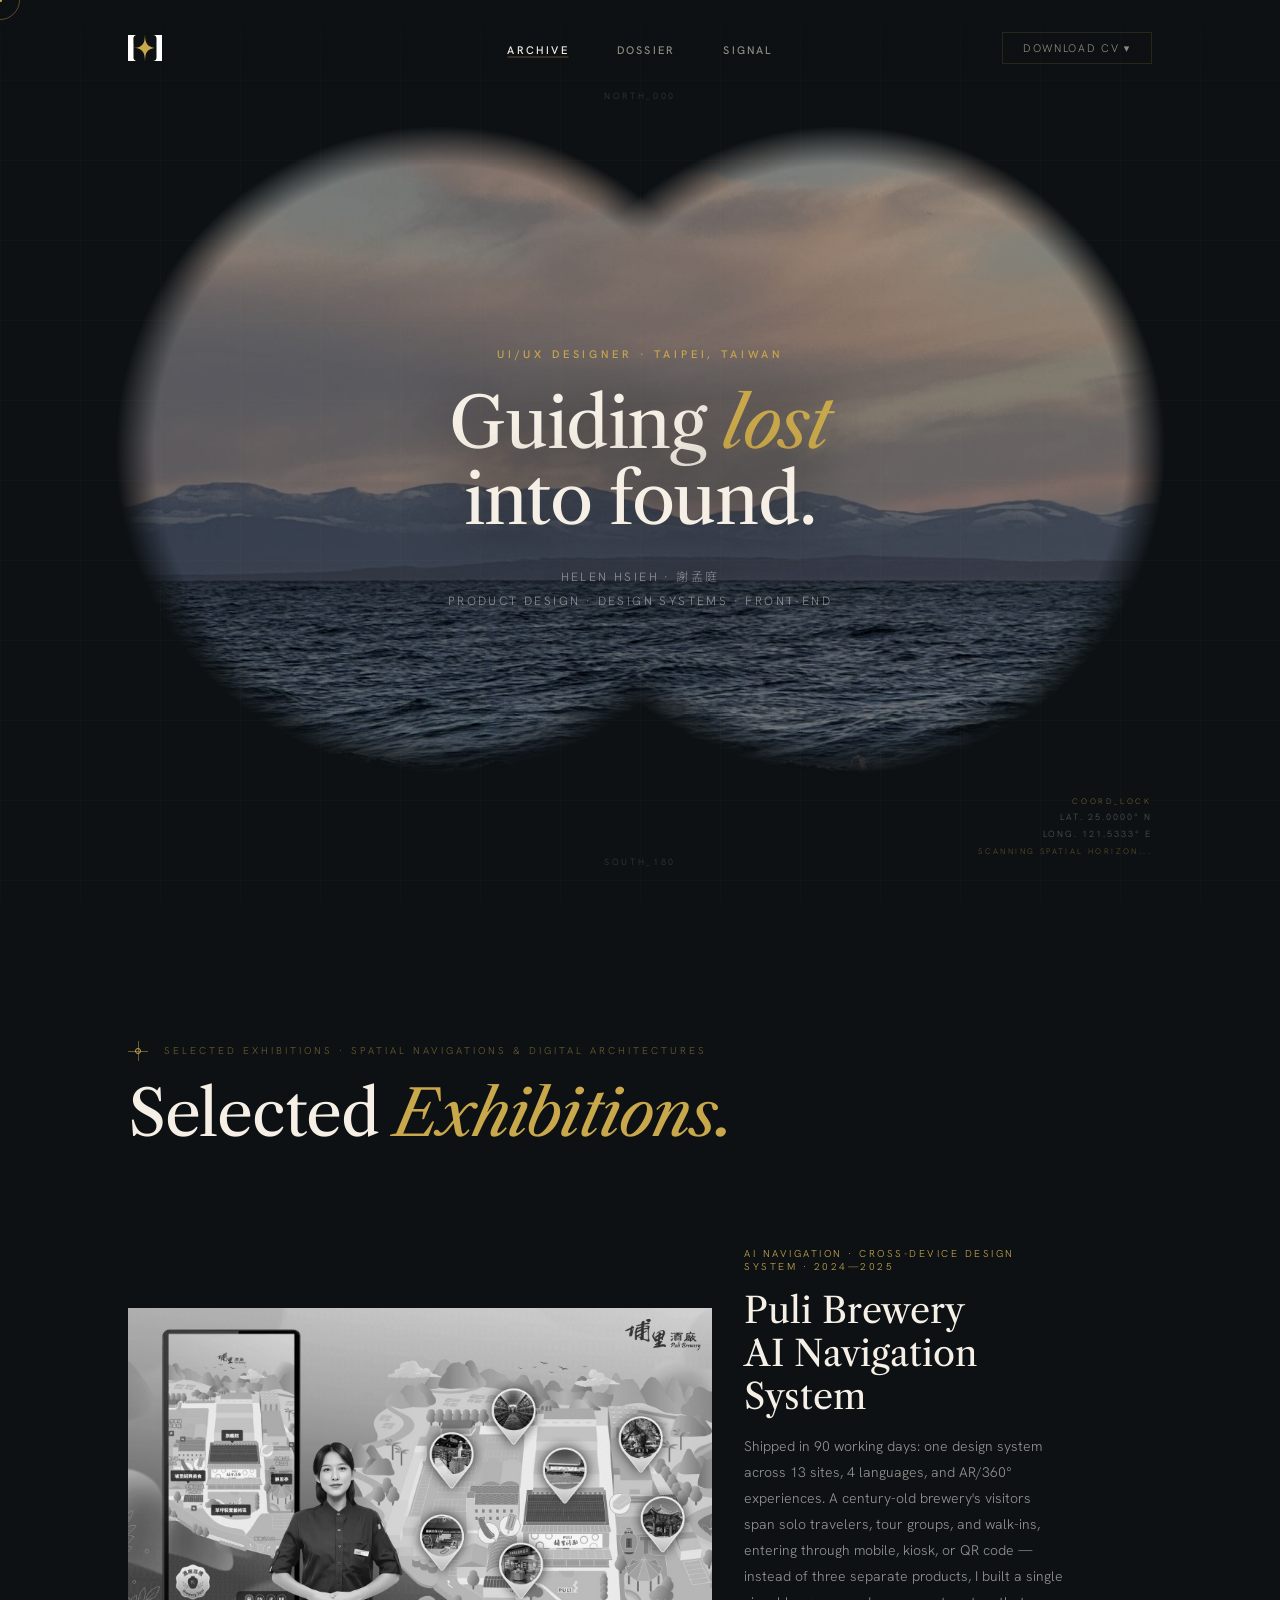
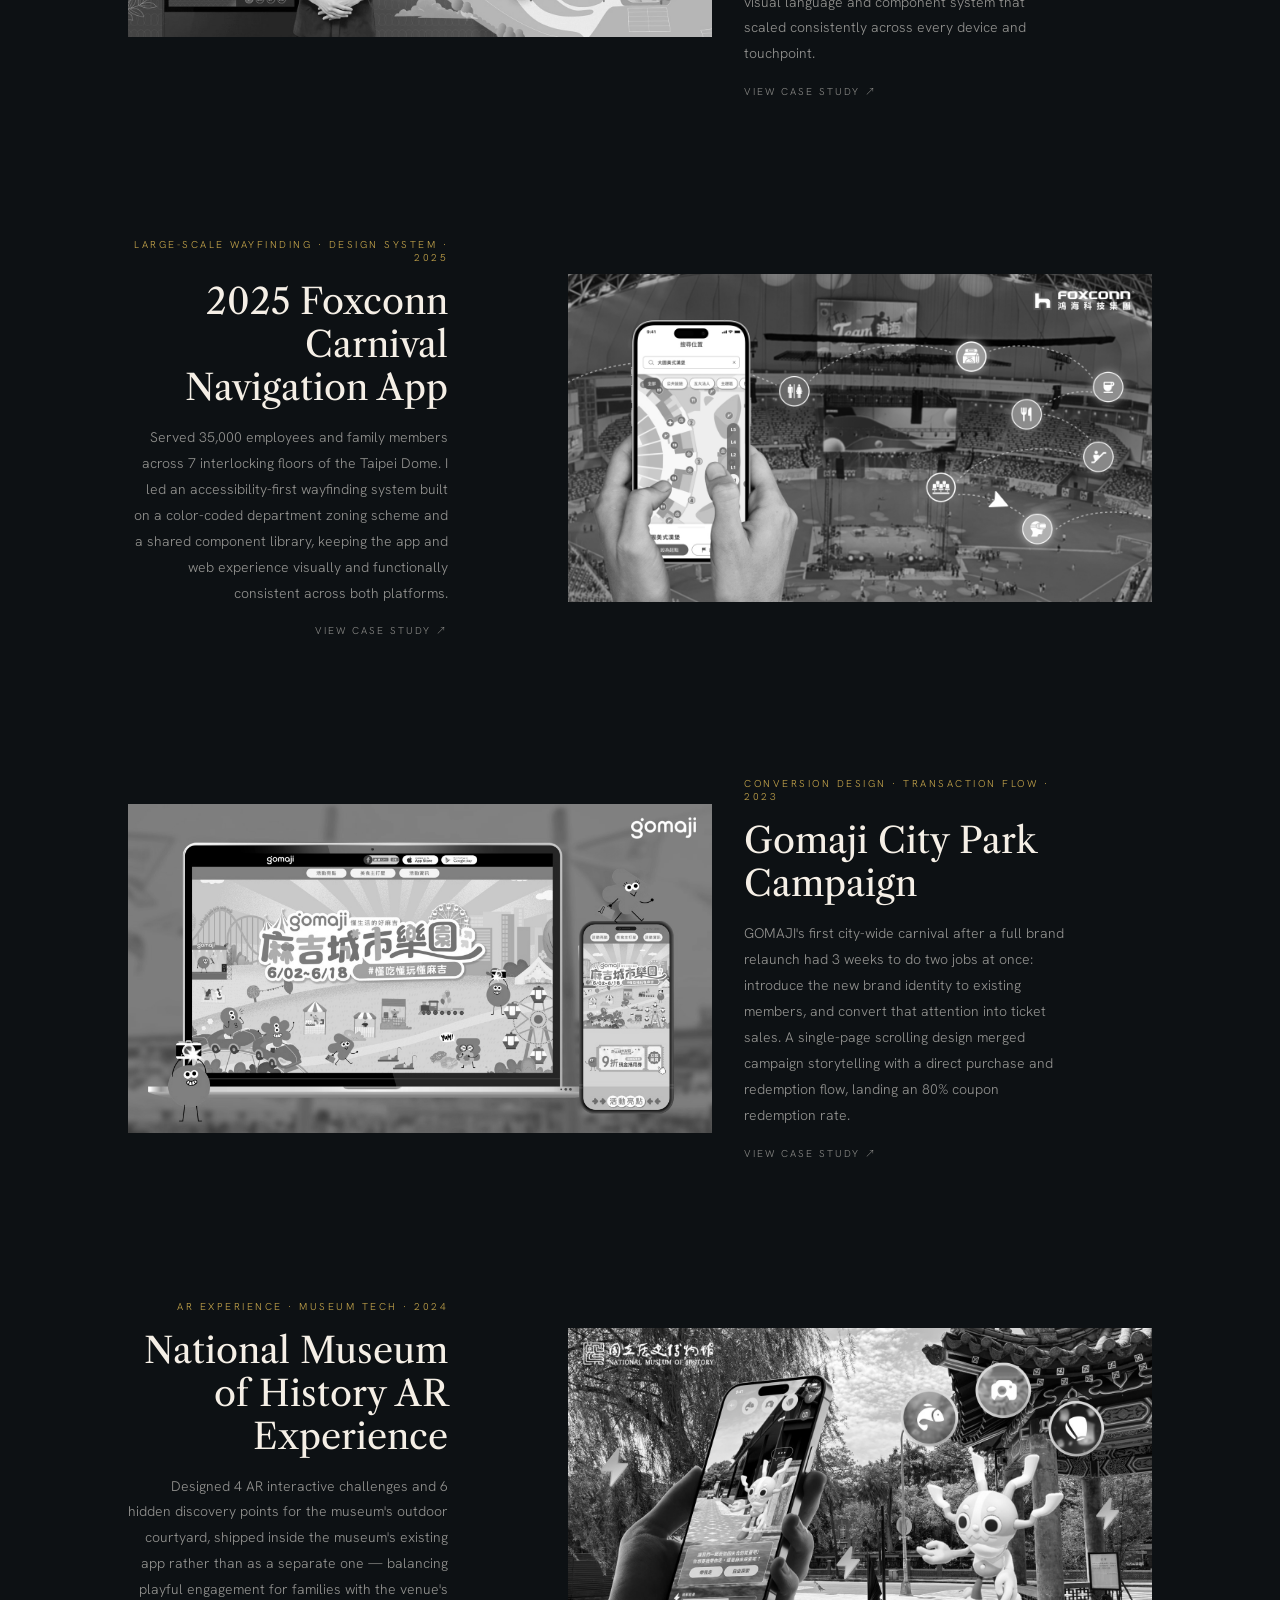
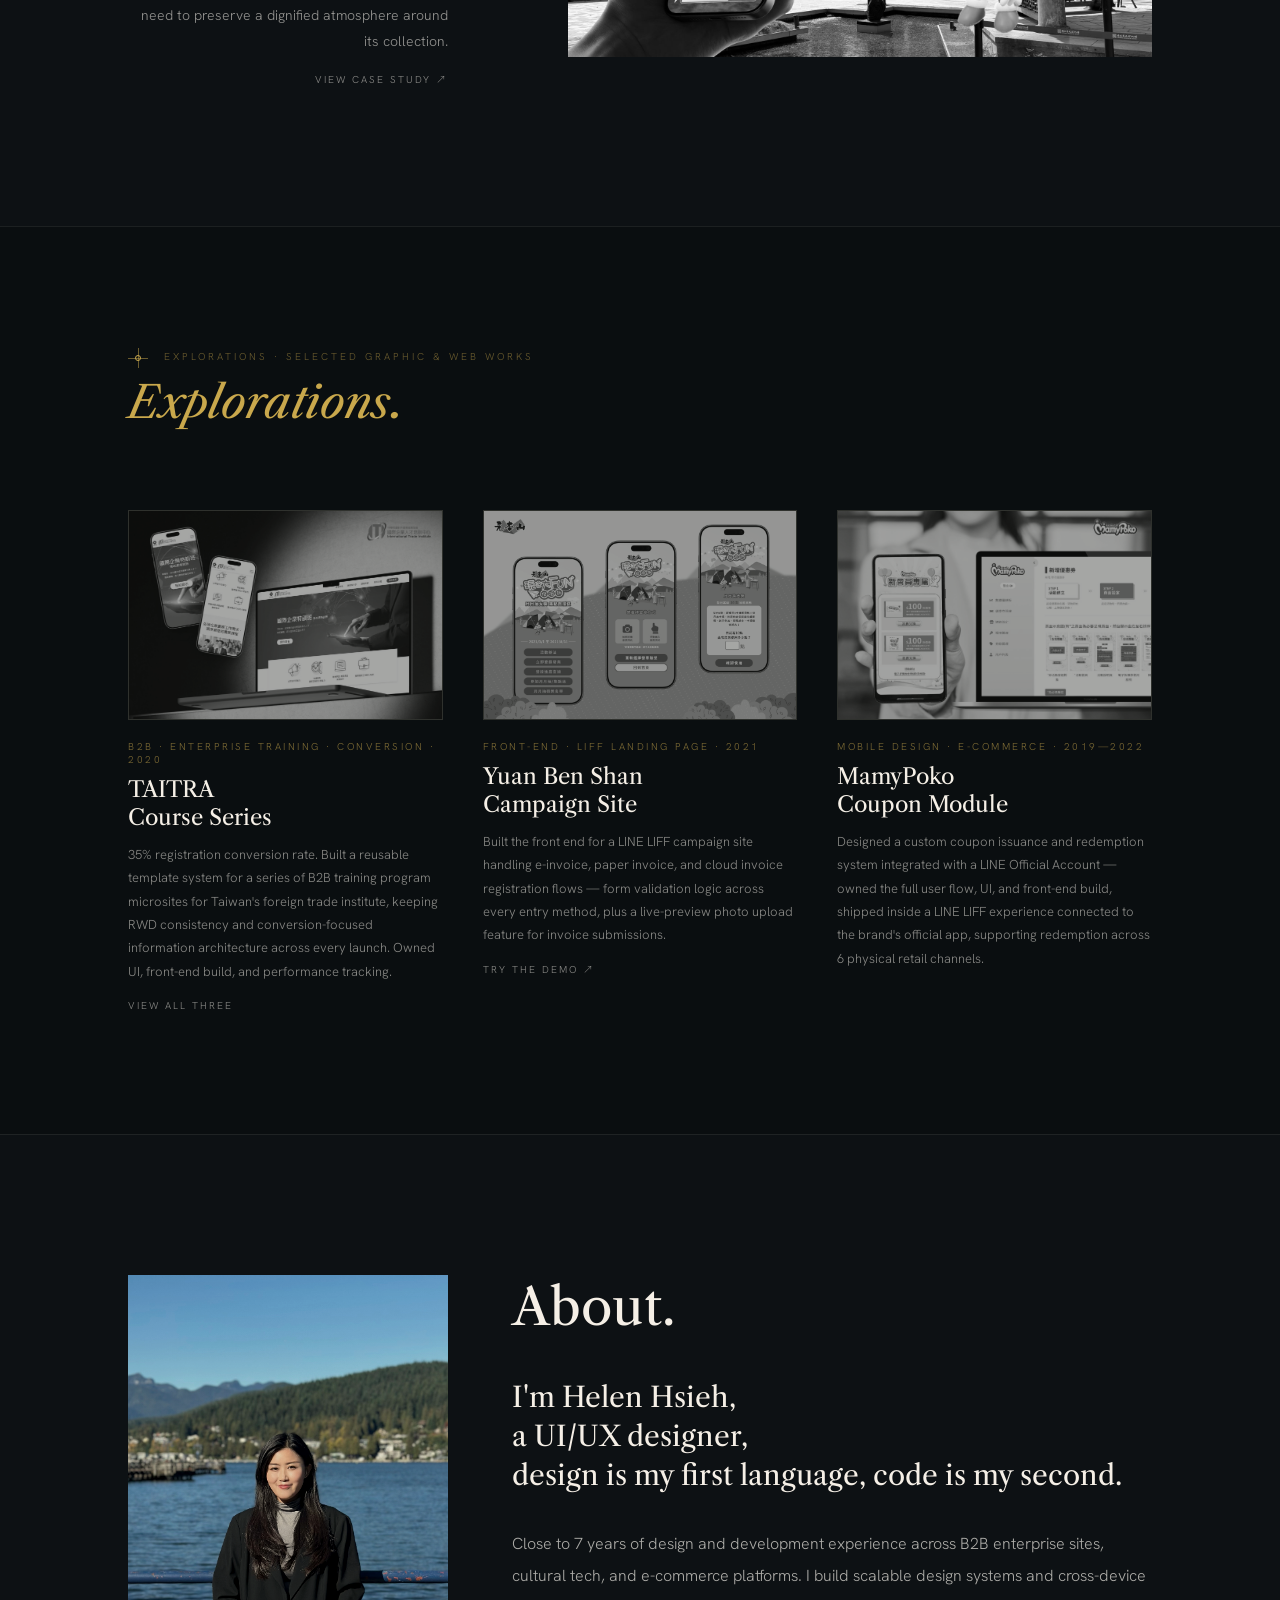
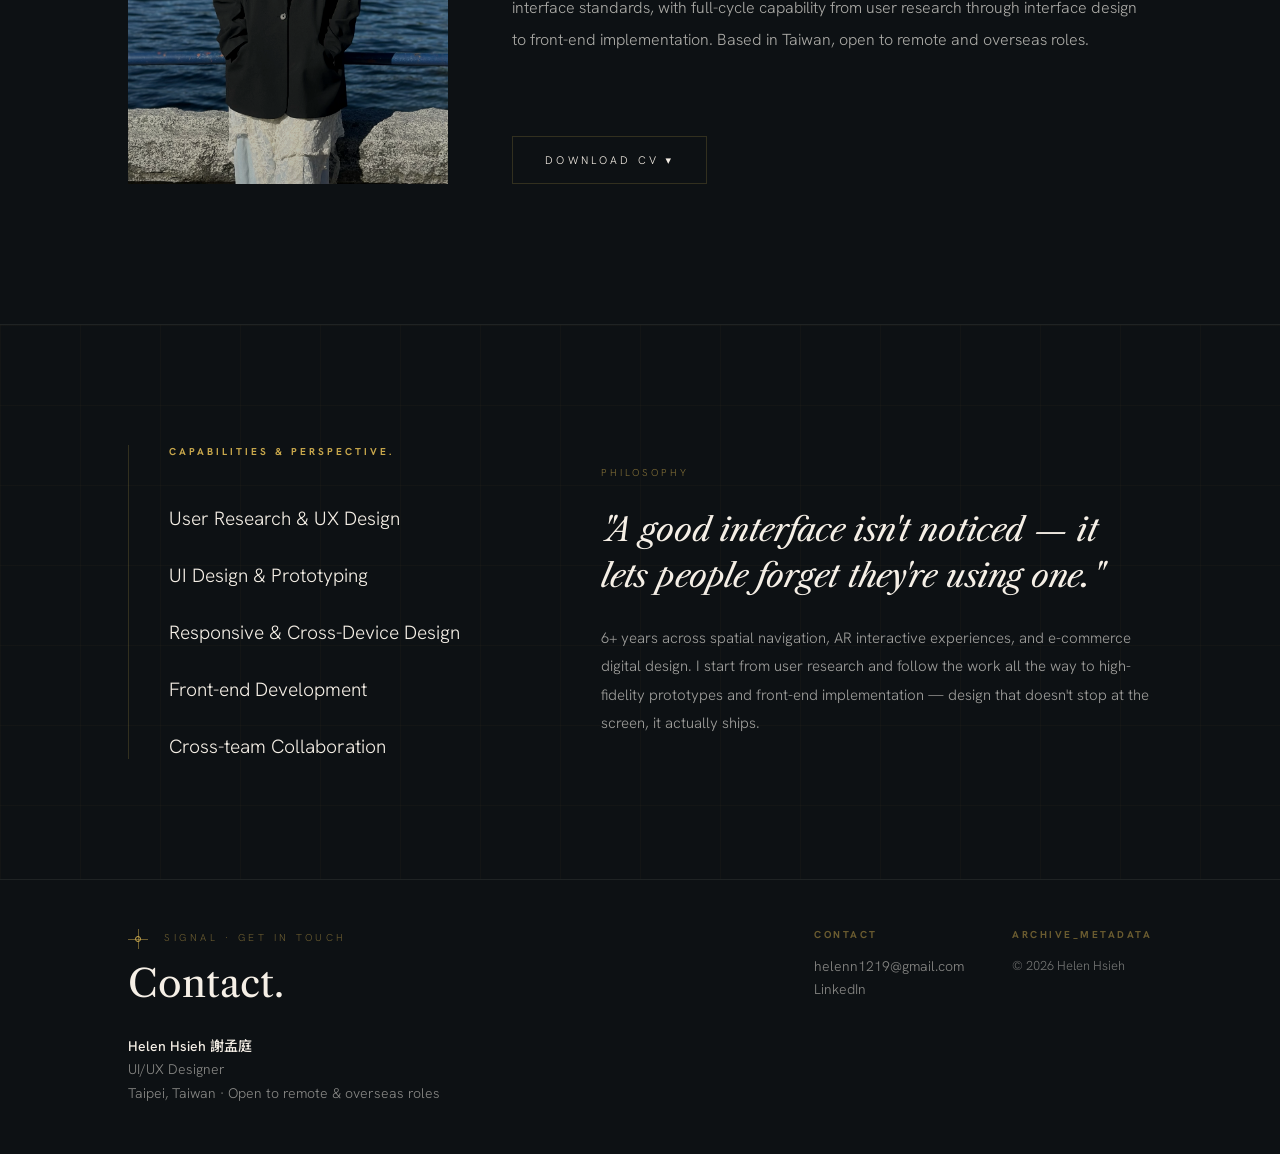
==== commit b6dc4f83: "Smooth stat-lead sentences into flowing prose" ====
--- a/index.html
+++ b/index.html
@@ -155,7 +155,7 @@
       <div>
         <h3 class="project-title">Gomaji City Park<br>Campaign</h3>
       </div>
-      <p class="project-desc">80% coupon redemption rate. GOMAJI's first city-wide carnival after a full brand relaunch had 3 weeks to do two jobs at once: introduce the new brand identity to existing members, and convert that attention into ticket sales. A single-page scrolling design merged campaign storytelling with a direct purchase and redemption flow.</p>
+      <p class="project-desc">GOMAJI's first city-wide carnival after a full brand relaunch had 3 weeks to do two jobs at once: introduce the new brand identity to existing members, and convert that attention into ticket sales. A single-page scrolling design merged campaign storytelling with a direct purchase and redemption flow, landing an 80% coupon redemption rate.</p>
       <span class="project-view">VIEW CASE STUDY ↗</span>
     </div>
   </a>
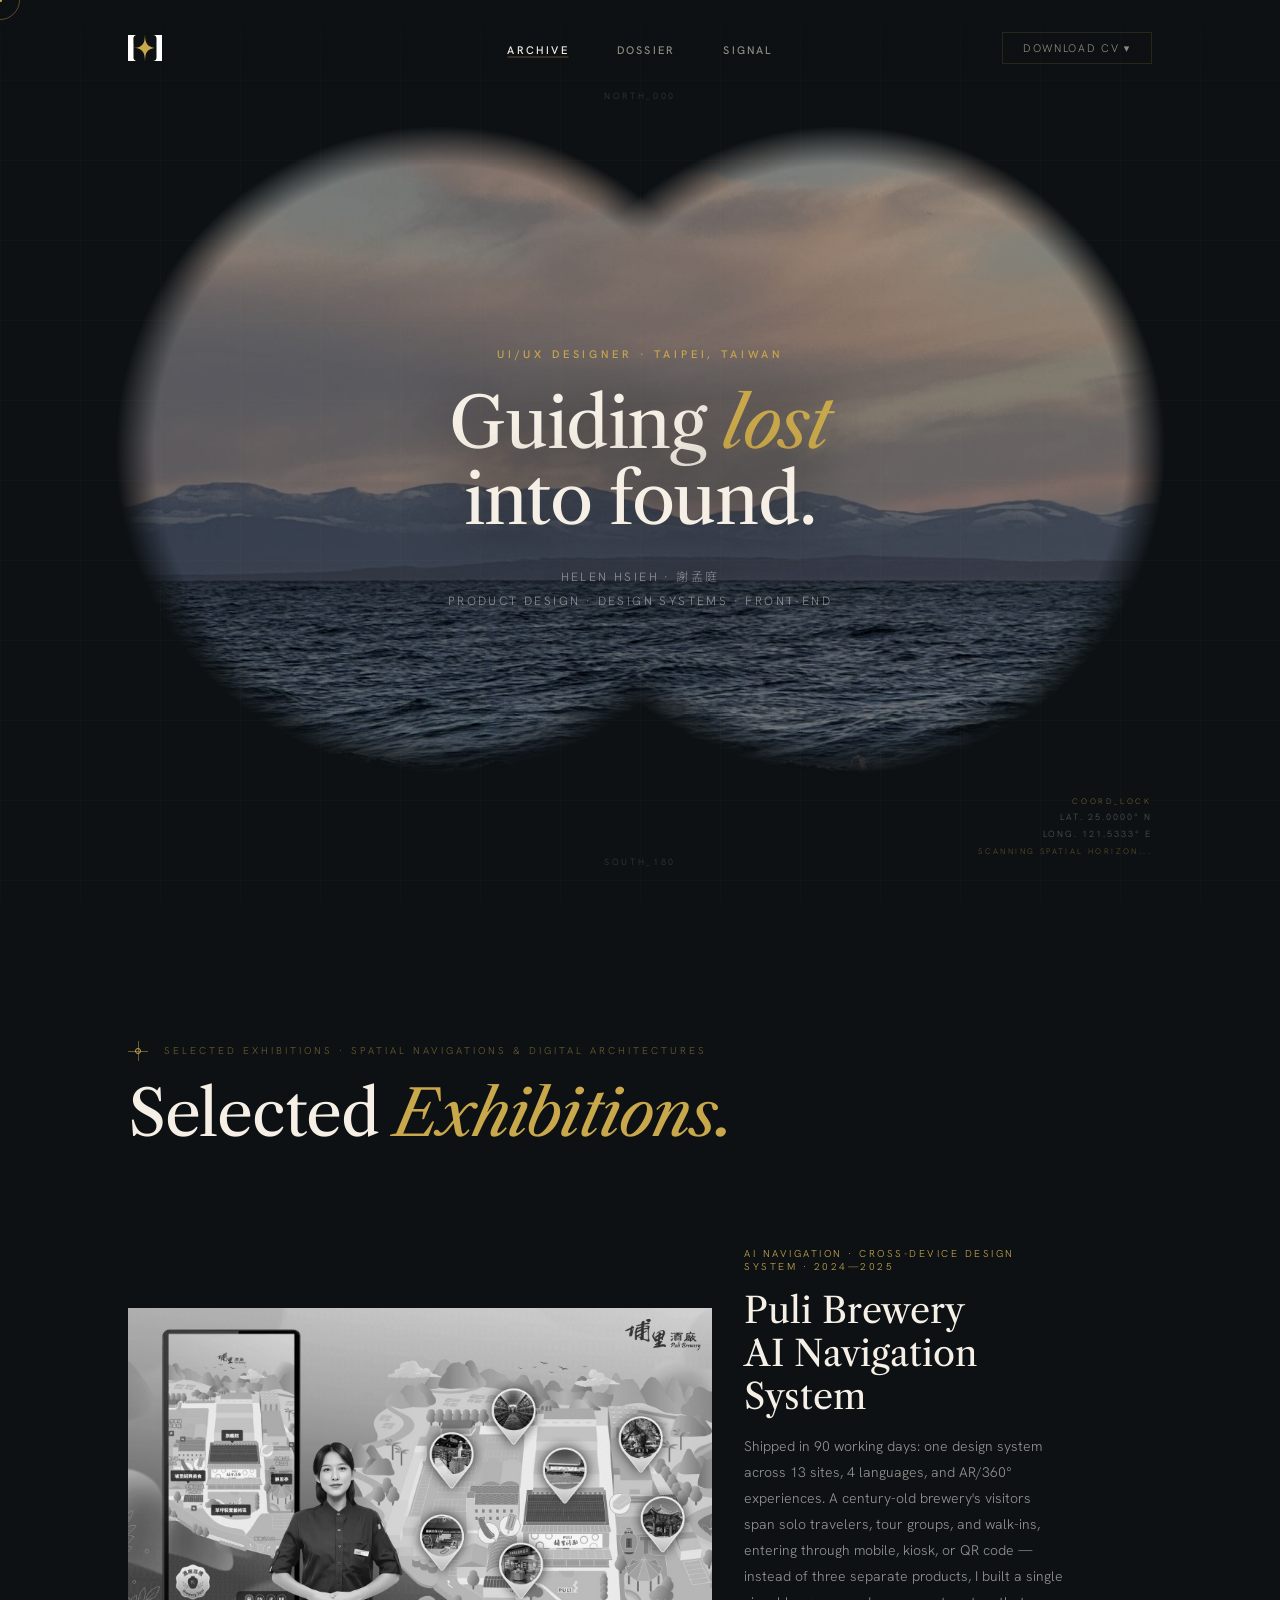
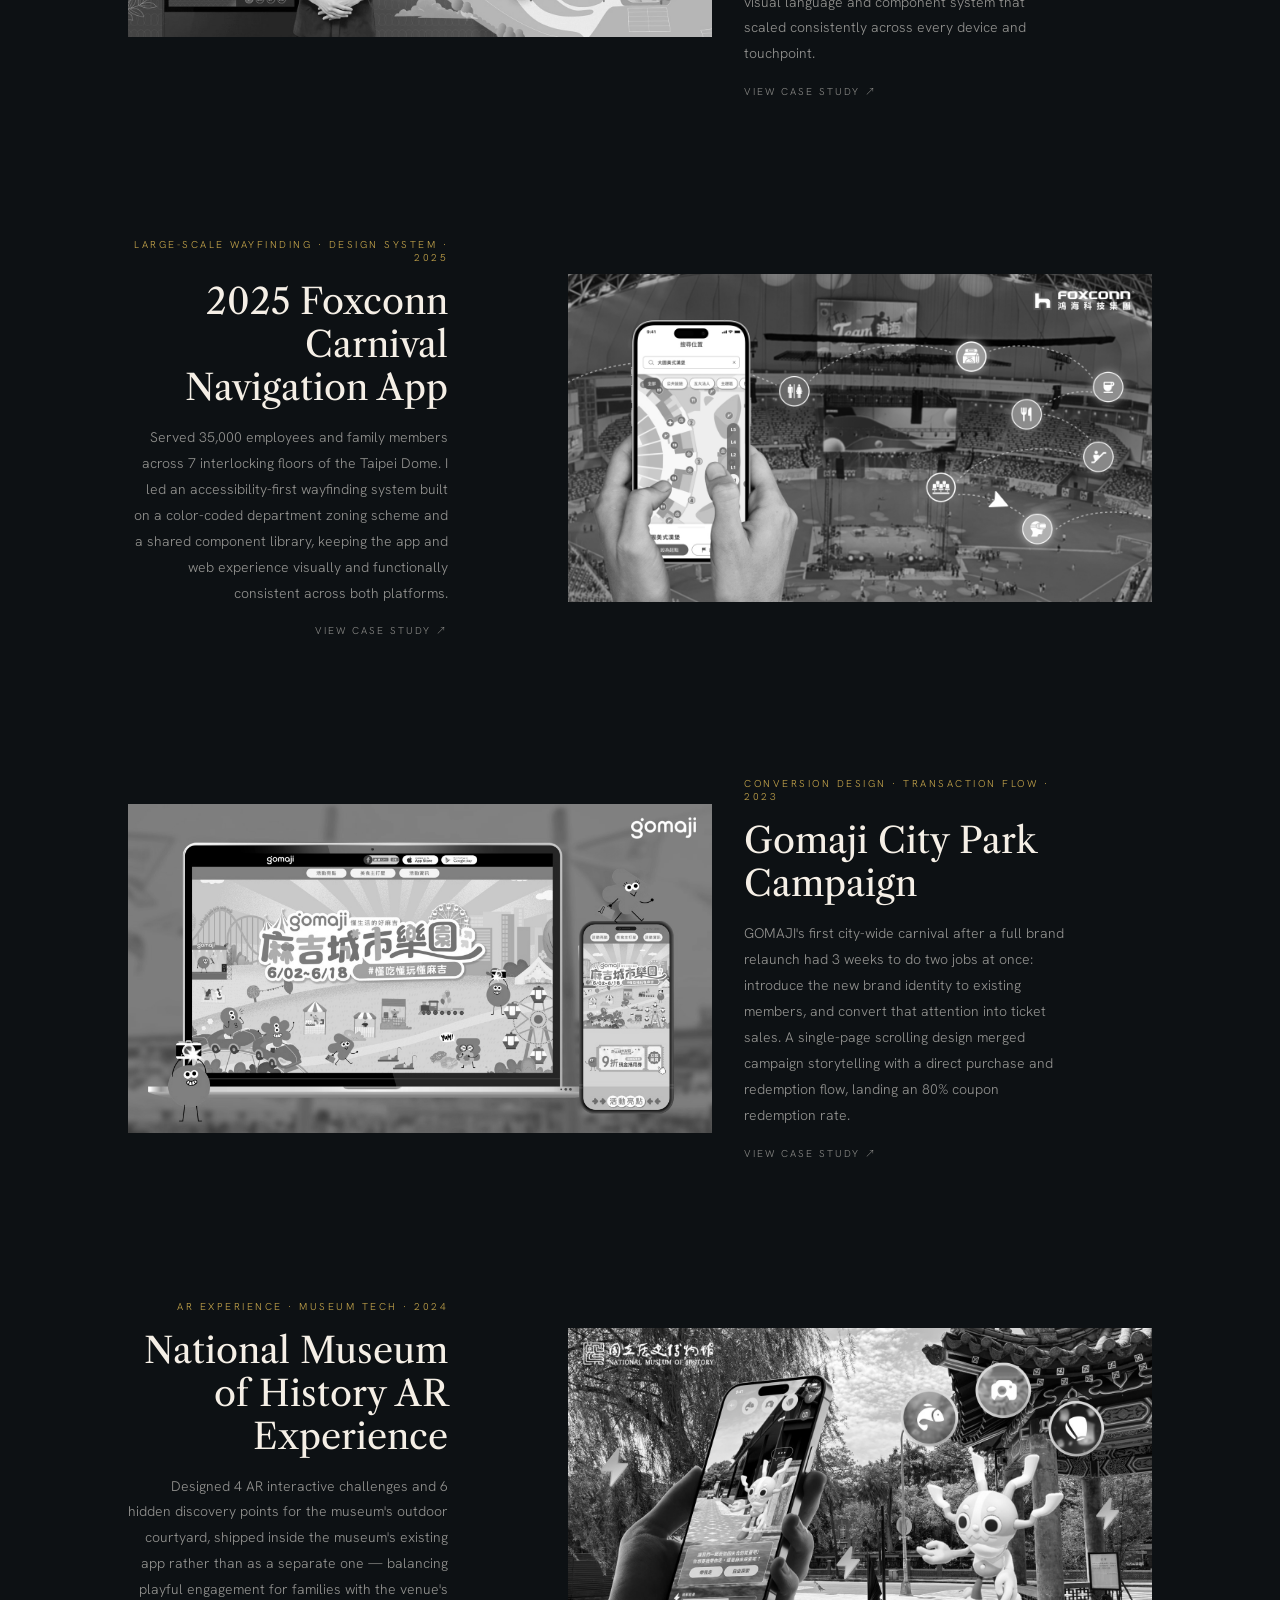
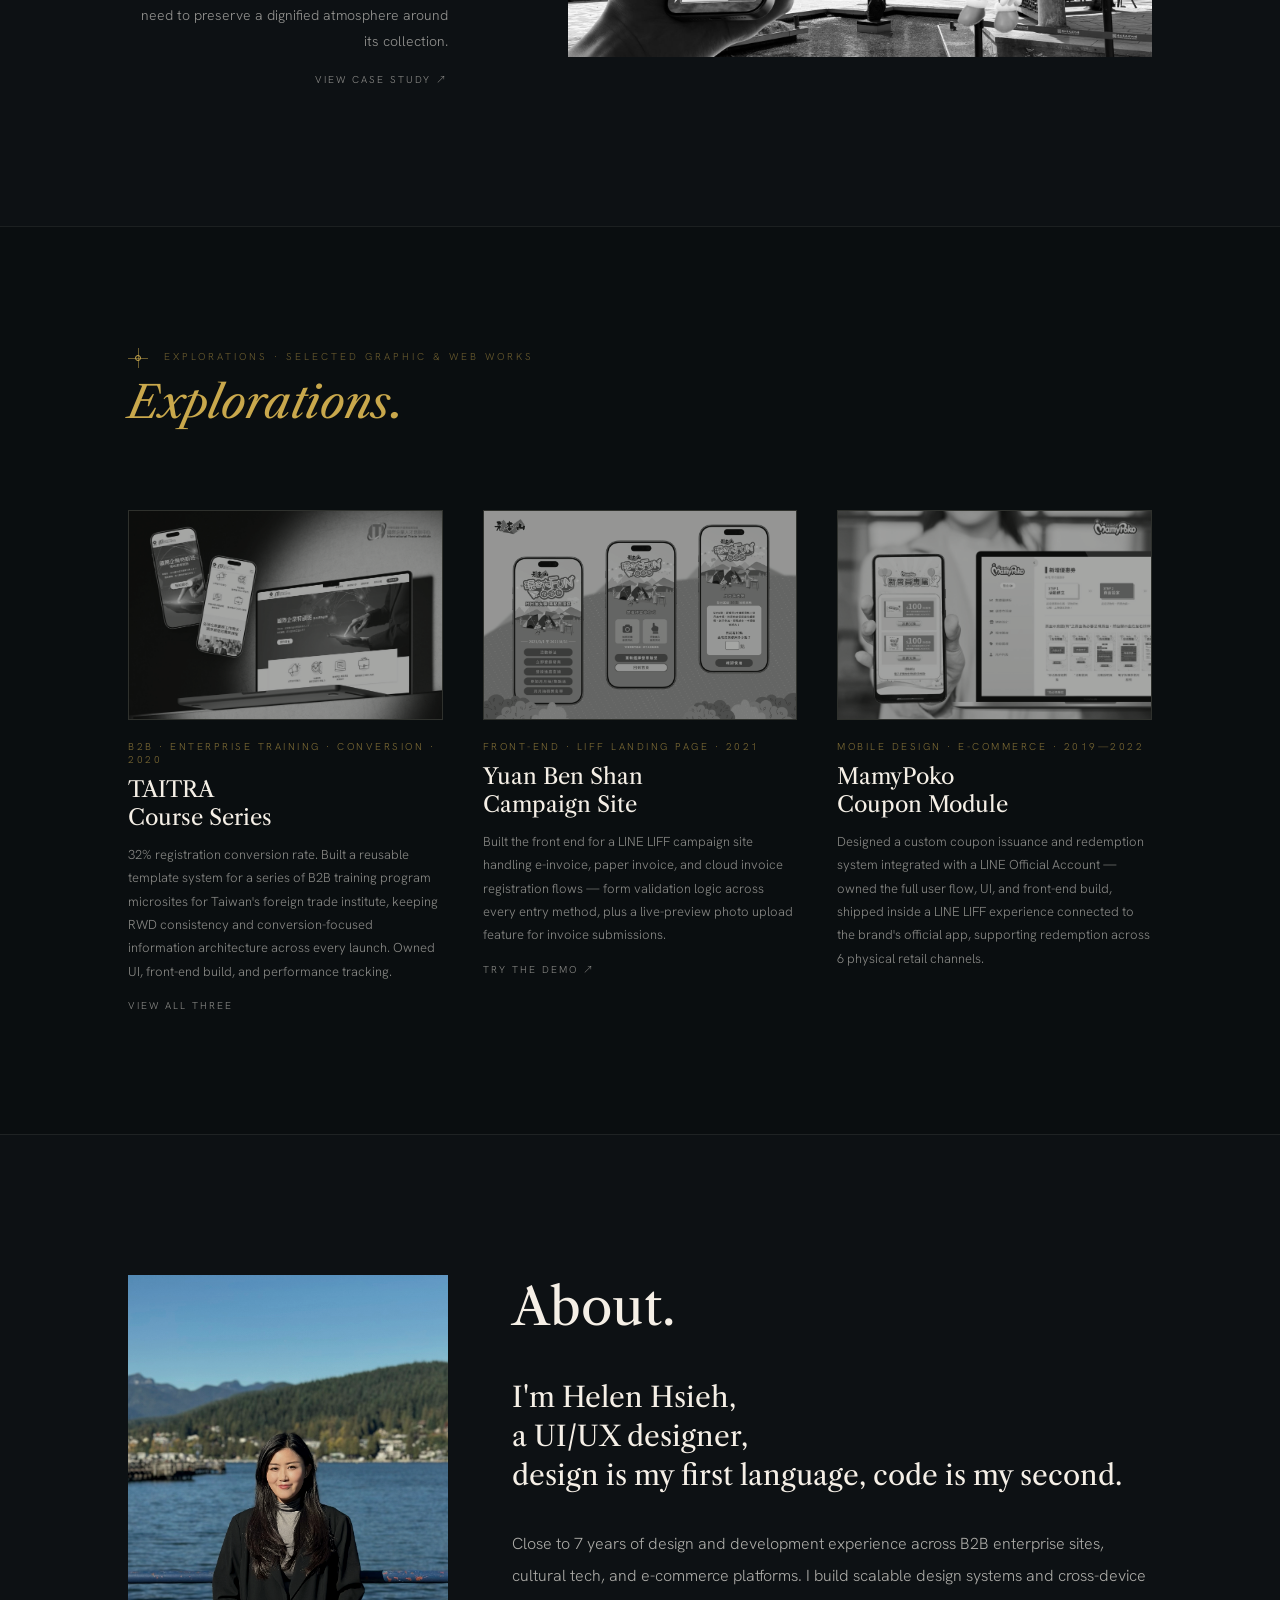
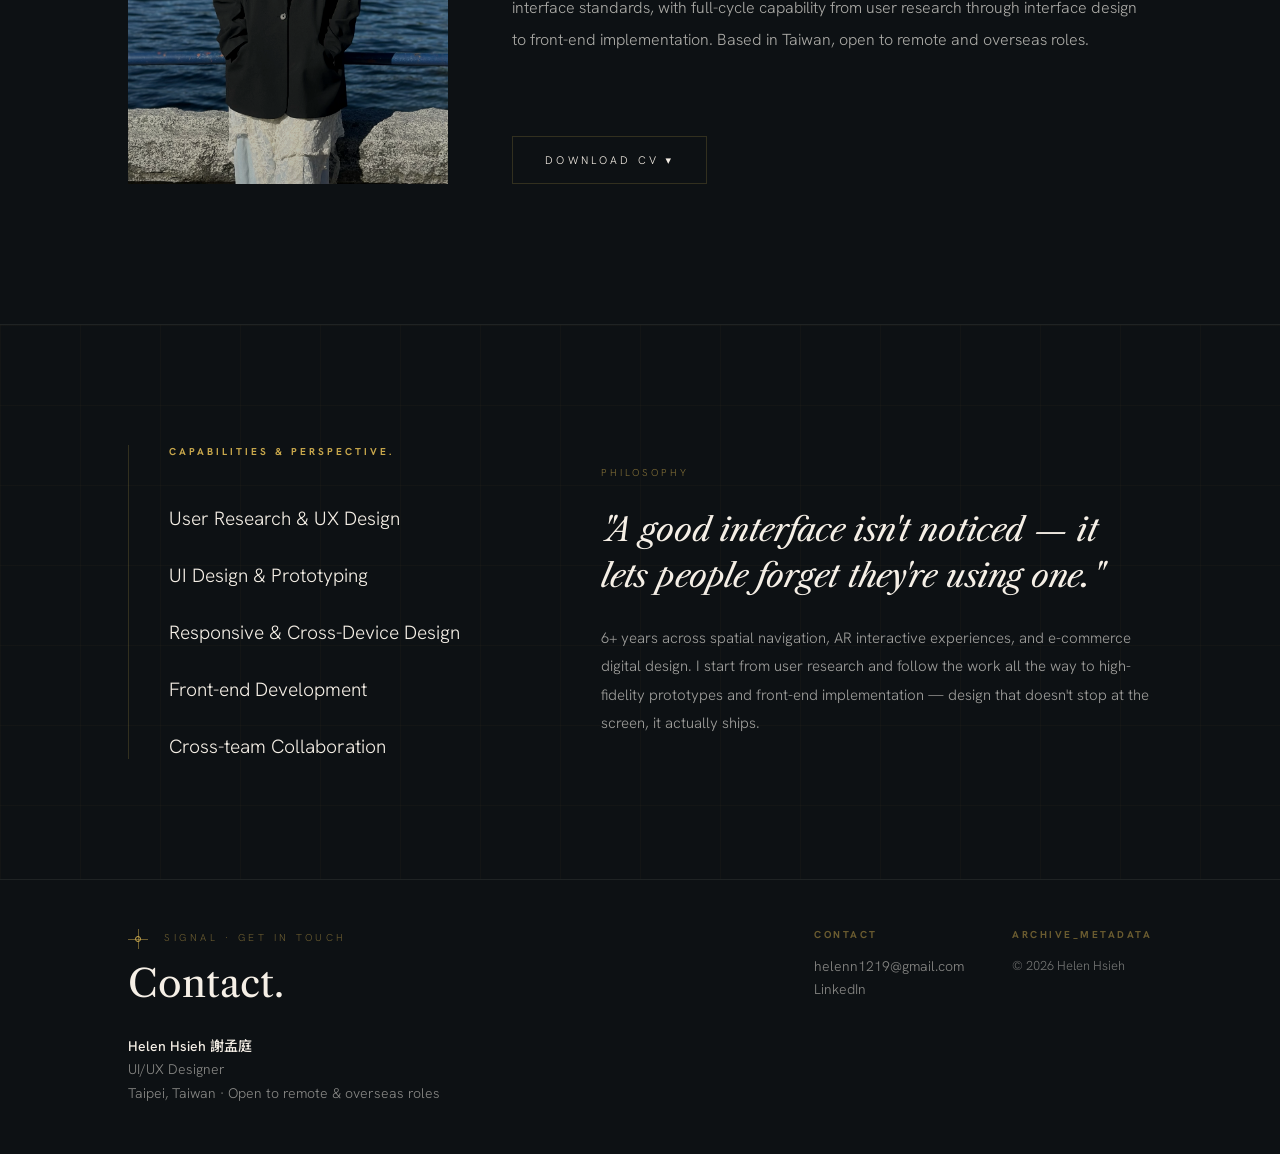
==== commit 635ed49c: "Correct TAITRA conversion rate to 32%" ====
--- a/index.html
+++ b/index.html
@@ -199,7 +199,7 @@
         <div>
           <h3 class="exp-card-title">TAITRA<br>Course Series</h3>
         </div>
-        <p class="exp-card-desc">35% registration conversion rate. Built a reusable template system for a series of B2B training program microsites for Taiwan's foreign trade institute, keeping RWD consistency and conversion-focused information architecture across every launch. Owned UI, front-end build, and performance tracking.</p>
+        <p class="exp-card-desc">32% registration conversion rate. Built a reusable template system for a series of B2B training program microsites for Taiwan's foreign trade institute, keeping RWD consistency and conversion-focused information architecture across every launch. Owned UI, front-end build, and performance tracking.</p>
         <details class="exp-card-expand">
           <summary class="exp-card-link">VIEW ALL THREE</summary>
           <ul class="exp-card-sublinks">
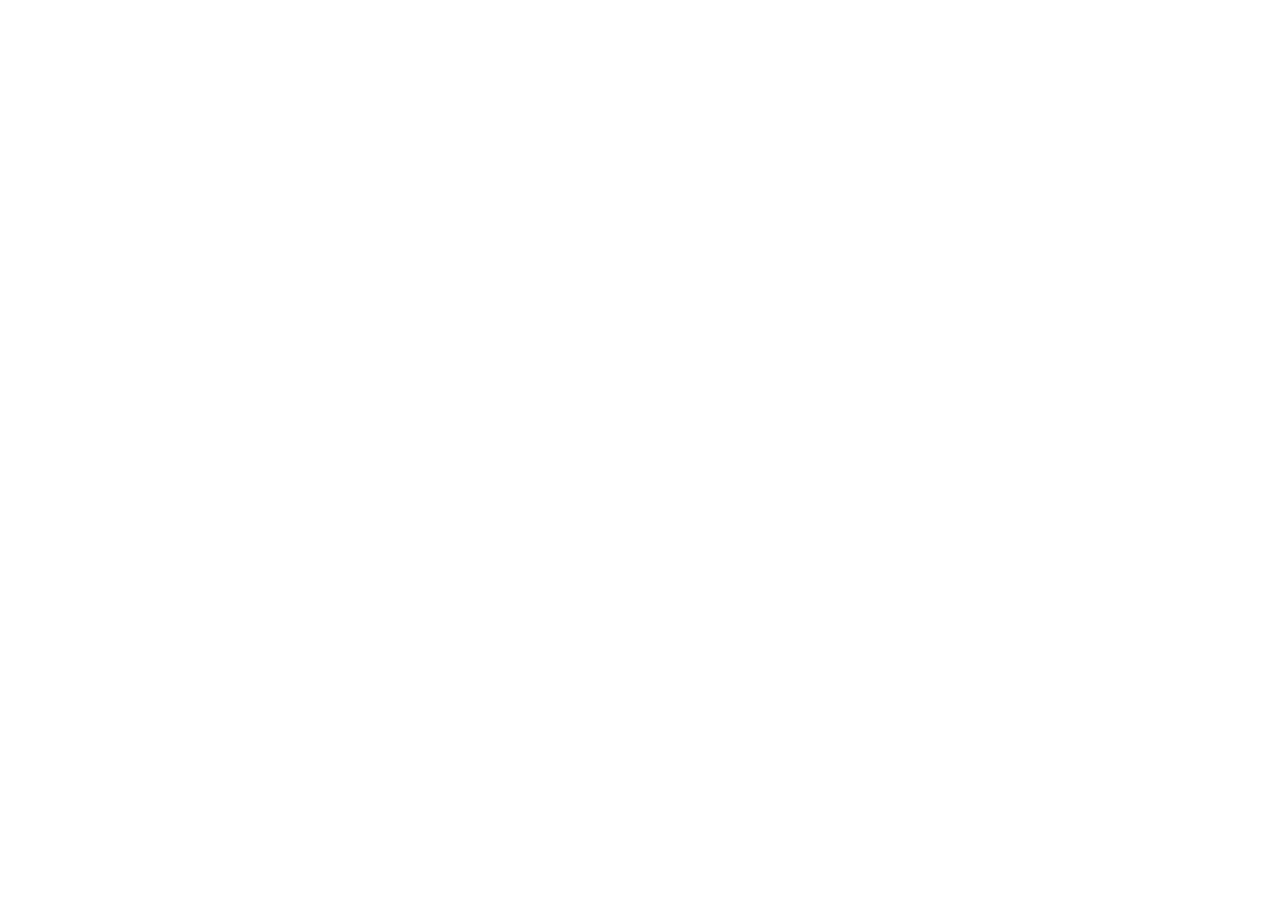
==== commit e522fef6: "Retire old English portfolio: redirect every page to helenn1219.github.io/en/ Each page is now a noi" ====
--- a/index.html
+++ b/index.html
@@ -1,422 +1,22 @@
-<!DOCTYPE html>
+<!doctype html>
 <html lang="en">
 <head>
-<meta charset="UTF-8">
-<meta name="viewport" content="width=device-width, initial-scale=1.0">
-<title>Helen Hsieh | UI/UX Designer</title>
-<meta name="description" content="Helen Hsieh (謝孟庭), UI/UX Designer. Led design across cultural tech, large-scale enterprise events, and e-commerce platforms — full-cycle capability from user research through interface design to front-end implementation.">
-<meta property="og:title" content="Helen Hsieh | UI/UX Designer">
-<meta property="og:description" content="Helen Hsieh (謝孟庭), UI/UX Designer. Led design across cultural tech, large-scale enterprise events, and e-commerce platforms.">
-<meta property="og:image" content="https://helenn1219.github.io/helen_website/img/site-thumbnail.jpg">
-<meta property="og:type" content="website">
-<link rel="icon" type="image/svg+xml" href="img/favicon.svg">
-<link rel="stylesheet" href="css/style.css">
-<link rel="preconnect" href="https://fonts.googleapis.com">
-<link href="https://fonts.googleapis.com/css2?family=Libre+Caslon+Text:ital,wght@0,400;0,700;1,400&family=Hanken+Grotesk:wght@100;200;300;400;500;600&family=Noto+Serif+TC:wght@400;500;700&family=Noto+Sans+TC:wght@300;400;500&display=swap" rel="stylesheet">
+<meta charset="utf-8">
+<meta name="viewport" content="width=device-width,initial-scale=1">
+<title>Portfolio moved | Helen Hsieh</title>
+<meta name="robots" content="noindex">
+<link rel="canonical" href="https://helenn1219.github.io/en/">
+<meta http-equiv="refresh" content="0; url=https://helenn1219.github.io/en/">
+<script>location.replace('https://helenn1219.github.io/en/');</script>
 <style>
+body{margin:0;min-height:100vh;display:grid;place-items:center;background:#F6F4EF;color:#242421;font:16px/1.7 system-ui,-apple-system,"Segoe UI",sans-serif;padding:0 24px}
+p{margin:0 0 8px} a{color:#242421;font-weight:600}
 </style>
 </head>
 <body>
-
-<!-- Custom Cursor -->
-<div class="cursor" id="cursor"></div>
-
-<!-- NAV -->
-<nav id="mainNav">
-  <a href="index.html" class="nav-logo"><img src="img/logo.svg" alt="Helen Hsieh"></a>
-  <ul class="nav-links">
-    <li><a href="#works" class="active">ARCHIVE</a></li>
-    <li><a href="#about">DOSSIER</a></li>
-    <li><a href="#contact">SIGNAL</a></li>
-  </ul>
-  <details class="nav-cv-dropdown">
-    <summary class="nav-cv">Download CV ▾</summary>
-    <div class="nav-cv-menu">
-      <a href="cv/Helen-Hsieh-CV-EN.pdf" target="_blank" rel="noopener">English CV</a>
-      <a href="cv/Helen-Hsieh-CV.pdf" target="_blank" rel="noopener">Chinese CV</a>
-    </div>
-  </details>
-  <button class="nav-toggle" id="navToggle" aria-label="Open navigation menu" aria-expanded="false" aria-controls="mobileMenu">
-    <span></span><span></span>
-  </button>
-</nav>
-
-<!-- MOBILE MENU -->
-<div class="mobile-menu" id="mobileMenu">
-  <ul class="mobile-menu-links">
-    <li><a href="#works">ARCHIVE</a></li>
-    <li><a href="#about">DOSSIER</a></li>
-    <li><a href="#contact">SIGNAL</a></li>
-  </ul>
-  <div class="mobile-menu-cv">
-    <p class="mobile-menu-cv-label">Download CV</p>
-    <a href="cv/Helen-Hsieh-CV-EN.pdf" target="_blank" rel="noopener">English CV ↗</a>
-    <a href="cv/Helen-Hsieh-CV.pdf" target="_blank" rel="noopener">Chinese CV ↗</a>
-  </div>
-</div>
-
-<!-- ══ HERO ══ -->
-<section class="hero" id="hero">
-
-  <svg width="0" height="0" style="position:absolute;pointer-events:none;">
-    <defs>
-      <clipPath id="binoClip" clipPathUnits="userSpaceOnUse">
-        <circle id="clipL" cx="0" cy="0" r="0"/>
-        <circle id="clipR" cx="0" cy="0" r="0"/>
-      </clipPath>
-    </defs>
-  </svg>
-
-  <div class="hero-bg" id="heroBg"></div>
-
-  <div class="hero-grid"></div>
-
-  <div class="hero-content">
-    <span class="hero-eyebrow">UI/UX Designer · Taipei, Taiwan</span>
-    <h1 class="hero-title">
-      Guiding <em>lost</em><br>
-      into found.
-    </h1>
-    <div class="hero-sub">
-      Helen Hsieh · 謝孟庭<br>
-        Product Design · Design Systems · Front-End
-    </div>
-  </div>
-
-  <div class="coord-info">
-    <div class="coord-gold">COORD_LOCK</div>
-    LAT. 25.0000° N<br>
-    LONG. 121.5333° E<br>
-    <span class="signal-pulse" style="color:var(--gold);opacity:.4;font-size:8px;letter-spacing:.3em;">SCANNING SPATIAL HORIZON...</span>
-  </div>
-  <div class="compass-n">NORTH_000</div>
-  <div class="compass-s">SOUTH_180</div>
-</section>
-
-<!-- ══ SELECTED WORKS ══ -->
-<section id="works">
-  <div class="works-header reveal">
-    <div class="section-eyebrow">
-      <div class="cross"><div class="cross-dot"></div></div>
-      <span class="eyebrow-label">Selected Exhibitions · Spatial Navigations &amp; Digital Architectures</span>
-    </div>
-    <h2>Selected <em>Exhibitions.</em></h2>
-  </div>
-
-  <!-- 01 Puli Brewery -->
-  <a href="works/puli.html" class="project-row reveal">
-    <div class="project-img">
-      <div class="project-img-overlay"></div>
-      <div class="project-img-cross">
-        <div class="cross"><div class="cross-dot"></div></div>
-      </div>
-      <img src="img/puli.jpg" alt="Puli Brewery AI Navigation System case study image" loading="lazy">
-    </div>
-    <div class="project-info">
-      <span class="project-tag">AI NAVIGATION · CROSS-DEVICE DESIGN SYSTEM · 2024—2025</span>
-      <div>
-        <h3 class="project-title">Puli Brewery<br>AI Navigation System</h3>
-      </div>
-      <p class="project-desc">Shipped in 90 working days: one design system across 13 sites, 4 languages, and AR/360° experiences. A century-old brewery's visitors span solo travelers, tour groups, and walk-ins, entering through mobile, kiosk, or QR code — instead of three separate products, I built a single visual language and component system that scaled consistently across every device and touchpoint.</p>
-      <span class="project-view">VIEW CASE STUDY ↗</span>
-    </div>
-  </a>
-
-  <!-- 02 Foxconn Carnival -->
-  <a href="works/foxconn.html" class="project-row reveal">
-    <div class="project-info right">
-      <span class="project-tag">LARGE-SCALE WAYFINDING · DESIGN SYSTEM · 2025</span>
-      <div>
-        <h3 class="project-title">2025 Foxconn Carnival<br>Navigation App</h3>
-      </div>
-      <p class="project-desc">Served 35,000 employees and family members across 7 interlocking floors of the Taipei Dome. I led an accessibility-first wayfinding system built on a color-coded department zoning scheme and a shared component library, keeping the app and web experience visually and functionally consistent across both platforms.</p>
-      <span class="project-view">VIEW CASE STUDY ↗</span>
-    </div>
-    <div class="project-img right-img">
-      <div class="project-img-overlay"></div>
-      <div class="project-img-cross">
-        <div class="cross"><div class="cross-dot"></div></div>
-      </div>
-      <img src="img/foxconn.jpg" alt="Foxconn Carnival navigation system case study image" loading="lazy">
-    </div>
-  </a>
-
-  <!-- 03 Gomaji City Park -->
-  <a href="works/gomaji.html" class="project-row reveal">
-    <div class="project-img">
-      <div class="project-img-overlay"></div>
-      <div class="project-img-cross">
-        <div class="cross"><div class="cross-dot"></div></div>
-      </div>
-      <img src="img/gomaji.jpg" alt="Gomaji City Park campaign case study image" loading="lazy">
-    </div>
-    <div class="project-info">
-      <span class="project-tag">CONVERSION DESIGN · TRANSACTION FLOW · 2023</span>
-      <div>
-        <h3 class="project-title">Gomaji City Park<br>Campaign</h3>
-      </div>
-      <p class="project-desc">GOMAJI's first city-wide carnival after a full brand relaunch had 3 weeks to do two jobs at once: introduce the new brand identity to existing members, and convert that attention into ticket sales. A single-page scrolling design merged campaign storytelling with a direct purchase and redemption flow, landing an 80% coupon redemption rate.</p>
-      <span class="project-view">VIEW CASE STUDY ↗</span>
-    </div>
-  </a>
-
-  <!-- 04 National Museum of History -->
-  <a href="works/museum.html" class="project-row reveal">
-    <div class="project-info right">
-      <span class="project-tag">AR EXPERIENCE · MUSEUM TECH · 2024</span>
-      <div>
-        <h3 class="project-title">National Museum<br>of History AR Experience</h3>
-      </div>
-      <p class="project-desc">Designed 4 AR interactive challenges and 6 hidden discovery points for the museum's outdoor courtyard, shipped inside the museum's existing app rather than as a separate one — balancing playful engagement for families with the venue's need to preserve a dignified atmosphere around its collection.</p>
-      <span class="project-view">VIEW CASE STUDY ↗</span>
-    </div>
-    <div class="project-img right-img">
-      <div class="project-img-overlay"></div>
-      <div class="project-img-cross">
-        <div class="cross"><div class="cross-dot"></div></div>
-      </div>
-      <img src="img/museum.jpg" alt="National Museum of History AR experience case study image" loading="lazy">
-    </div>
-  </a>
-</section>
-
-<!-- ══ EXPLORATIONS ══ -->
-<section id="explorations">
-  <div class="exp-header reveal">
-    <div class="section-eyebrow">
-      <div class="cross"><div class="cross-dot"></div></div>
-      <span class="eyebrow-label">Explorations · Selected Graphic &amp; Web Works</span>
-    </div>
-    <h2><em>Explorations.</em></h2>
-  </div>
-  <div class="exp-grid">
-    <div class="exp-card reveal">
-      <div class="exp-card-img">
-        <img src="img/taitra.jpg" alt="TAITRA course series website image" loading="lazy">
-      </div>
-      <div class="exp-card-body">
-        <span class="exp-card-tag">B2B · ENTERPRISE TRAINING · CONVERSION · 2020</span>
-        <div>
-          <h3 class="exp-card-title">TAITRA<br>Course Series</h3>
-        </div>
-        <p class="exp-card-desc">32% registration conversion rate. Built a reusable template system for a series of B2B training program microsites for Taiwan's foreign trade institute, keeping RWD consistency and conversion-focused information architecture across every launch. Owned UI, front-end build, and performance tracking.</p>
-        <details class="exp-card-expand">
-          <summary class="exp-card-link">VIEW ALL THREE</summary>
-          <ul class="exp-card-sublinks">
-            <li><a href="https://bot-event.accunix.net/web/taitra/taitra46/index.html?utm_source=FB&amp;utm_medium=ITI&amp;utm_campaign=SpecialTraining%281%29&amp;fbclid=IwAR3s2_m7FhDobei5NNGT-gFlXxBxPj3WGEL6C8vE6EGRPTx7qcwv2PDeggY" target="_blank" rel="noopener">International Corporate Intensive Program ↗</a></li>
-            <li><a href="https://bot-event.accunix.net/web/taitra/taitra35/index2.html?utm_source=FB&amp;utm_medium=ITI&amp;utm_campaign=Inservice1&amp;fbclid=IwAR1vFfYyOOjNbGSHswpMLvSeOVNh8HV6Iw-2G3m9yjp5uxlykB7s-Fod0R8" target="_blank" rel="noopener">International Corporate In-Service Program ↗</a></li>
-            <li><a href="https://bot-event.accunix.net/web/taitra/southbound_2020/index.html" target="_blank" rel="noopener">2020 New Southbound Talent Program ↗</a></li>
-          </ul>
-        </details>
-      </div>
-    </div>
-    <a class="exp-card reveal" href="demo/yuanbenshan-viewer.html">
-      <div class="exp-card-img">
-        <img src="img/yuanbenshan-mockup.jpg" alt="Yuan Ben Shan campaign site image" loading="lazy">
-      </div>
-      <div class="exp-card-body">
-        <span class="exp-card-tag">FRONT-END · LIFF LANDING PAGE · 2021</span>
-        <div>
-          <h3 class="exp-card-title">Yuan Ben Shan<br>Campaign Site</h3>
-        </div>
-        <p class="exp-card-desc">Built the front end for a LINE LIFF campaign site handling e-invoice, paper invoice, and cloud invoice registration flows — form validation logic across every entry method, plus a live-preview photo upload feature for invoice submissions.</p>
-        <span class="exp-card-link">TRY THE DEMO ↗</span>
-      </div>
-    </a>
-    <div class="exp-card exp-card-static reveal">
-      <div class="exp-card-img">
-        <img src="img/mamypoko.jpg" alt="MamyPoko coupon module image" loading="lazy">
-      </div>
-      <div class="exp-card-body">
-        <span class="exp-card-tag">MOBILE DESIGN · E-COMMERCE · 2019—2022</span>
-        <div>
-          <h3 class="exp-card-title">MamyPoko<br>Coupon Module</h3>
-        </div>
-        <p class="exp-card-desc">Designed a custom coupon issuance and redemption system integrated with a LINE Official Account — owned the full user flow, UI, and front-end build, shipped inside a LINE LIFF experience connected to the brand's official app, supporting redemption across 6 physical retail channels.</p>
-      </div>
-    </div>
-  </div>
-</section>
-
-<!-- ══ ABOUT ══ -->
-<section id="about">
-  <div class="about-grid">
-    <div class="about-photo-col reveal">
-      <div class="about-portrait">
-        <img src="img/portrait.jpg" alt="Portrait of Helen Hsieh" loading="lazy">
-      </div>
-
-    </div>
-    <div class="about-content reveal">
-      <h2>About.</h2>
-      <p class="about-intro">I'm Helen Hsieh,
-a UI/UX designer,
-design is my first language, code is my second.</p>
-      <p class="about-body">Close to 7 years of design and development experience across B2B enterprise sites, cultural tech, and e-commerce platforms. I build scalable design systems and cross-device interface standards, with full-cycle capability from user research through interface design to front-end implementation. Based in Taiwan, open to remote and overseas roles.</p>
-      <details class="about-cta">
-        <summary class="about-cta-trigger">DOWNLOAD CV ▾</summary>
-        <div class="about-cta-menu">
-          <a href="cv/Helen-Hsieh-CV-EN.pdf" target="_blank" rel="noopener">English CV ↗</a>
-          <a href="cv/Helen-Hsieh-CV.pdf" target="_blank" rel="noopener">Chinese CV ↗</a>
-        </div>
-      </details>
-    </div>
-  </div>
-</section>
-
-<!-- ══ CAPABILITIES ══ -->
-<section id="capabilities">
-  <div class="cap-grid-bg"></div>
-  <div class="cap-inner reveal">
-    <div class="cap-left">
-      <h3>Capabilities &amp; Perspective.</h3>
-      <div class="cap-list">
-        <div><p class="cap-item-zh">User Research &amp; UX Design</p></div>
-        <div><p class="cap-item-zh">UI Design &amp; Prototyping</p></div>
-        <div><p class="cap-item-zh">Responsive &amp; Cross-Device Design</p></div>
-        <div><p class="cap-item-zh">Front-end Development</p></div>
-        <div><p class="cap-item-zh">Cross-team Collaboration</p></div>
-      </div>
-    </div>
-    <div class="cap-right">
-      <p class="cap-label">PHILOSOPHY</p>
-      <blockquote class="cap-quote">"A good interface isn't noticed — it lets people forget they're using one."</blockquote>
-      <p class="cap-philosophy">6+ years across spatial navigation, AR interactive experiences, and e-commerce digital design. I start from user research and follow the work all the way to high-fidelity prototypes and front-end implementation — design that doesn't stop at the screen, it actually ships.</p>
-    </div>
-  </div>
-</section>
-
-<!-- ══ FOOTER ══ -->
-<footer id="contact">
-  <div class="footer-left">
-    <div class="section-eyebrow" style="margin-bottom:12px;">
-      <div class="cross"><div class="cross-dot"></div></div>
-      <span class="footer-label" style="margin-bottom:0;">Signal · Get In Touch</span>
-    </div>
-    <h2 class="footer-left h2" style="font-family:var(--serif);font-size:clamp(28px,3vw,44px);font-weight:400;margin-bottom:28px;">Contact.</h2>
-    <div class="footer-info">
-      <p class="name">Helen Hsieh 謝孟庭</p>
-      <p>UI/UX Designer</p>
-      <p>Taipei, Taiwan · Open to remote &amp; overseas roles</p>
-    </div>
-  </div>
-  <div class="footer-links">
-    <div class="footer-col">
-      <h4>Contact</h4>
-      <a href="mailto:helenn1219@gmail.com">helenn1219@gmail.com</a>
-      <a href="https://www.linkedin.com/in/helenhsieh1219" target="_blank">LinkedIn</a>
-    </div>
-    <div class="footer-col">
-      <h4>Archive_Metadata</h4>
-      <p>© 2026 Helen Hsieh</p>
-    </div>
-  </div>
-</footer>
-
-<script>
-// ══ Cursor ══
-const cursor = document.getElementById('cursor');
-document.addEventListener('mousemove', e => {
-  cursor.style.left = e.clientX + 'px';
-  cursor.style.top  = e.clientY + 'px';
-});
-document.querySelectorAll('a,button,summary').forEach(el => {
-  el.addEventListener('mouseenter', () => cursor.classList.add('big'));
-  el.addEventListener('mouseleave', () => cursor.classList.remove('big'));
-});
-
-// ══ Binocular double-circle mask (SVG clipPath + mask-image) ══
-const heroBg = document.getElementById('heroBg');
-const hero   = document.getElementById('hero');
-const clipL  = document.getElementById('clipL');
-const clipR  = document.getElementById('clipR');
-
-function applyBinoMask(dx=0, dy=0) {
-  const W = window.innerWidth;
-  const H = window.innerHeight;
-
-  const isMobile = W <= 768;
-  const r = Math.min(W, H) * (isMobile ? 0.46 : 0.36);
-  const gap = r * (isMobile ? 0.46 : 0.62);
-
-  const originX = -0.08 * W;
-  const originY = -0.08 * H;
-
-  const cx1 = (W / 2 - gap - dx) - originX;
-  const cy1 = (H / 2 - dy) - originY;
-  const cx2 = (W / 2 + gap - dx) - originX;
-  const cy2 = (H / 2 - dy) - originY;
-
-  clipL.setAttribute('cx', cx1); clipL.setAttribute('cy', cy1); clipL.setAttribute('r', r);
-  clipR.setAttribute('cx', cx2); clipR.setAttribute('cy', cy2); clipR.setAttribute('r', r);
-  heroBg.style.clipPath = 'url(#binoClip)';
-  heroBg.style.webkitClipPath = 'url(#binoClip)';
-
-  const soft = r * 0.12;
-  const rOuter = r;
-  const rInner = r - soft;
-  const g1 = `radial-gradient(circle ${rOuter}px at ${cx1}px ${cy1}px, black 0%, black ${(rInner/rOuter*100).toFixed(1)}%, transparent 100%)`;
-  const g2 = `radial-gradient(circle ${rOuter}px at ${cx2}px ${cy2}px, black 0%, black ${(rInner/rOuter*100).toFixed(1)}%, transparent 100%)`;
-  const maskVal = `${g1}, ${g2}`;
-  heroBg.style.webkitMaskImage = maskVal;
-  heroBg.style.maskImage = maskVal;
-  heroBg.style.webkitMaskComposite = 'source-over';
-  heroBg.style.maskComposite = 'add';
-}
-
-applyBinoMask();
-window.addEventListener('resize', () => applyBinoMask());
-
-// ══ Parallax ══
-document.addEventListener('mousemove', e => {
-  const heroRect = hero.getBoundingClientRect();
-  if (e.clientY < heroRect.bottom) {
-    const dx = (e.clientX / window.innerWidth  - 0.5) * 12;
-    const dy = (e.clientY / window.innerHeight - 0.5) * 8;
-    heroBg.style.transform = `translate(${dx}px, ${dy}px) scale(1.06)`;
-    applyBinoMask(dx, dy);
-  }
-});
-
-// ══ Mobile nav menu ══
-const navToggle  = document.getElementById('navToggle');
-const mobileMenu = document.getElementById('mobileMenu');
-function closeMobileMenu() {
-  mobileMenu.classList.remove('open');
-  navToggle.setAttribute('aria-expanded', 'false');
-  document.body.style.overflow = '';
-}
-navToggle.addEventListener('click', () => {
-  const isOpen = mobileMenu.classList.toggle('open');
-  navToggle.setAttribute('aria-expanded', String(isOpen));
-  document.body.style.overflow = isOpen ? 'hidden' : '';
-});
-mobileMenu.querySelectorAll('a').forEach(a => a.addEventListener('click', closeMobileMenu));
-window.addEventListener('keydown', e => { if (e.key === 'Escape') closeMobileMenu(); });
-
-// ══ Nav hide on scroll ══
-const navEl       = document.getElementById('mainNav');
-const heroContent = document.querySelector('.hero-content');
-window.addEventListener('scroll', () => {
-  if (window.innerWidth <= 768) { navEl.classList.remove('hidden'); return; }
-  const navBottom  = navEl.getBoundingClientRect().bottom;
-  const contentTop = heroContent ? heroContent.getBoundingClientRect().top : 9999;
-  const scrollY    = window.scrollY;
-  const heroH      = hero.offsetHeight;
-  if (contentTop < navBottom + 100 && scrollY < heroH - 80) {
-    navEl.classList.add('hidden');
-  } else {
-    navEl.classList.remove('hidden');
-  }
-}, { passive: true });
-
-// ══ Scroll Reveal ══
-const revealObs = new IntersectionObserver(entries => {
-  entries.forEach(e => {
-    if (e.isIntersecting) e.target.classList.add('active');
-  });
-}, { threshold: 0.08 });
-document.querySelectorAll('.reveal').forEach(el => revealObs.observe(el));
-</script>
+<main>
+<p>My portfolio has moved. Redirecting…</p>
+<p>If nothing happens, go to <a href="https://helenn1219.github.io/en/">https://helenn1219.github.io/en/</a></p>
+</main>
 </body>
 </html>
